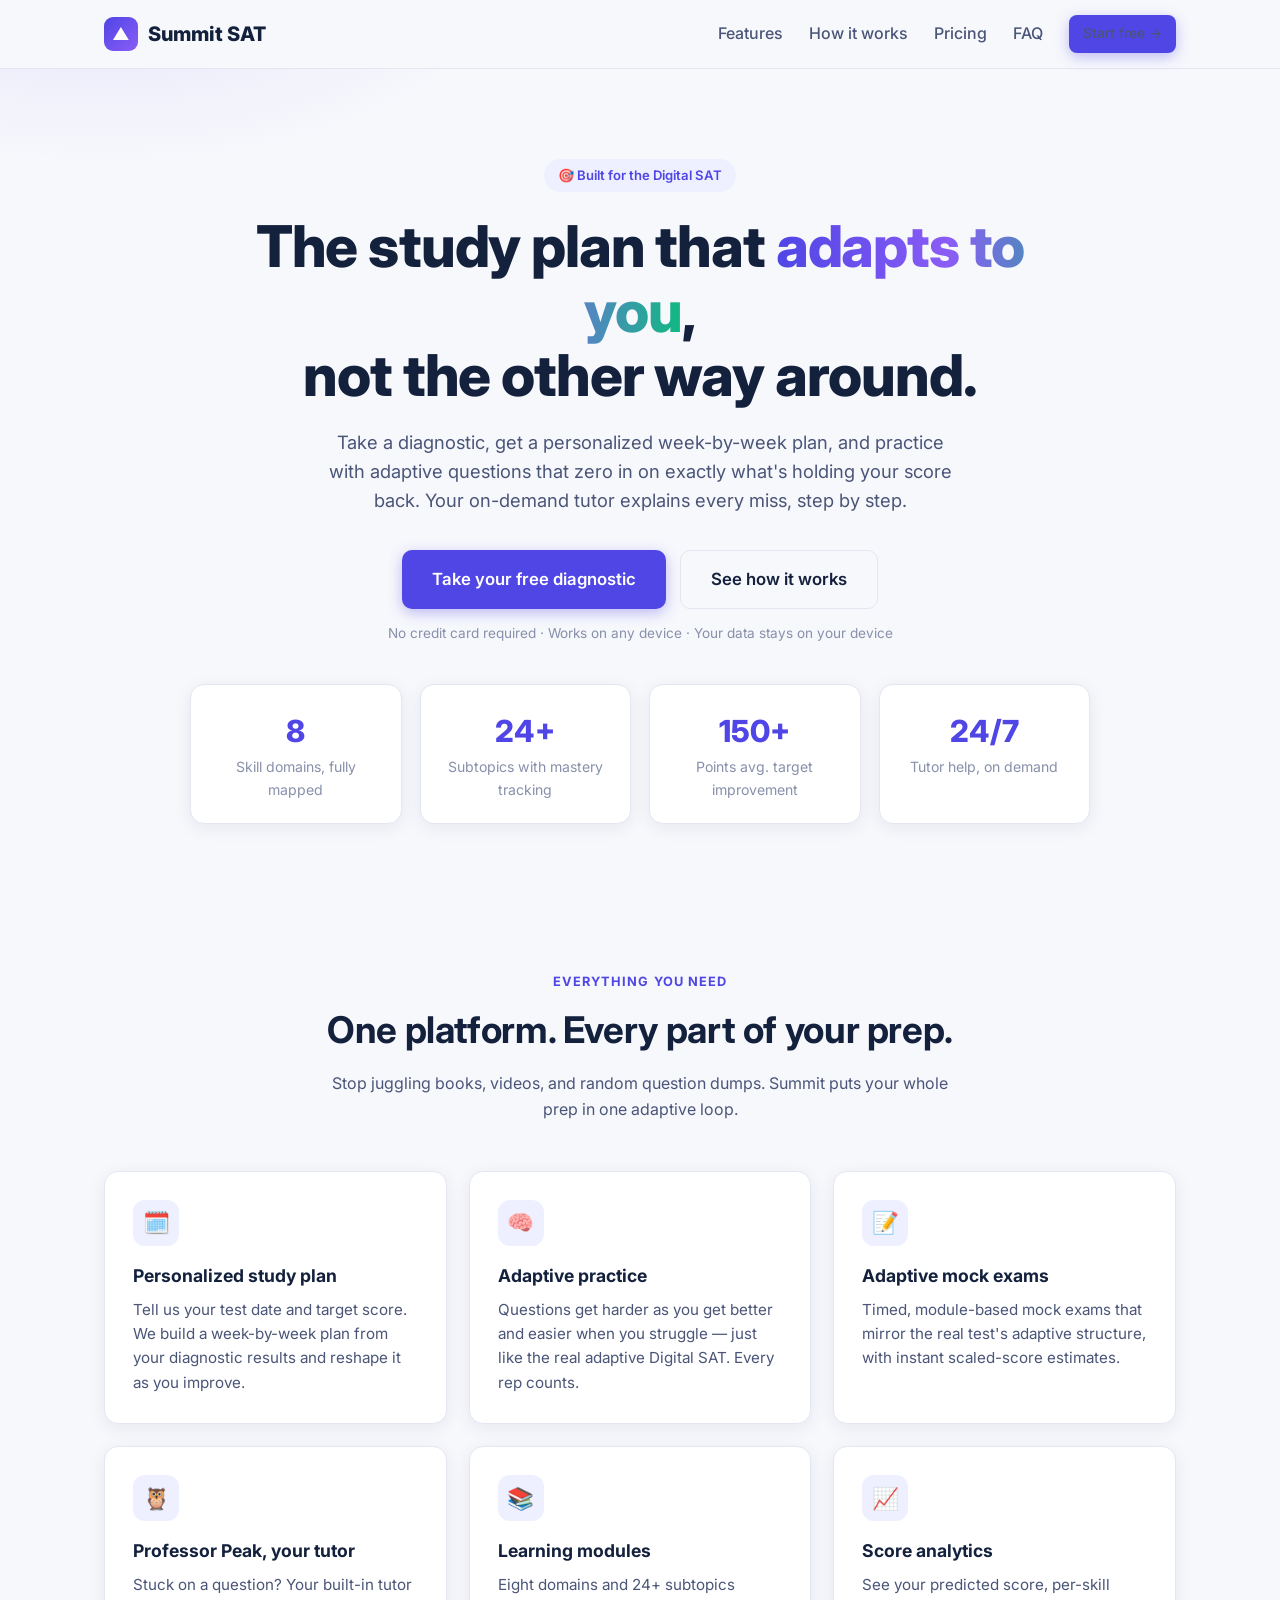
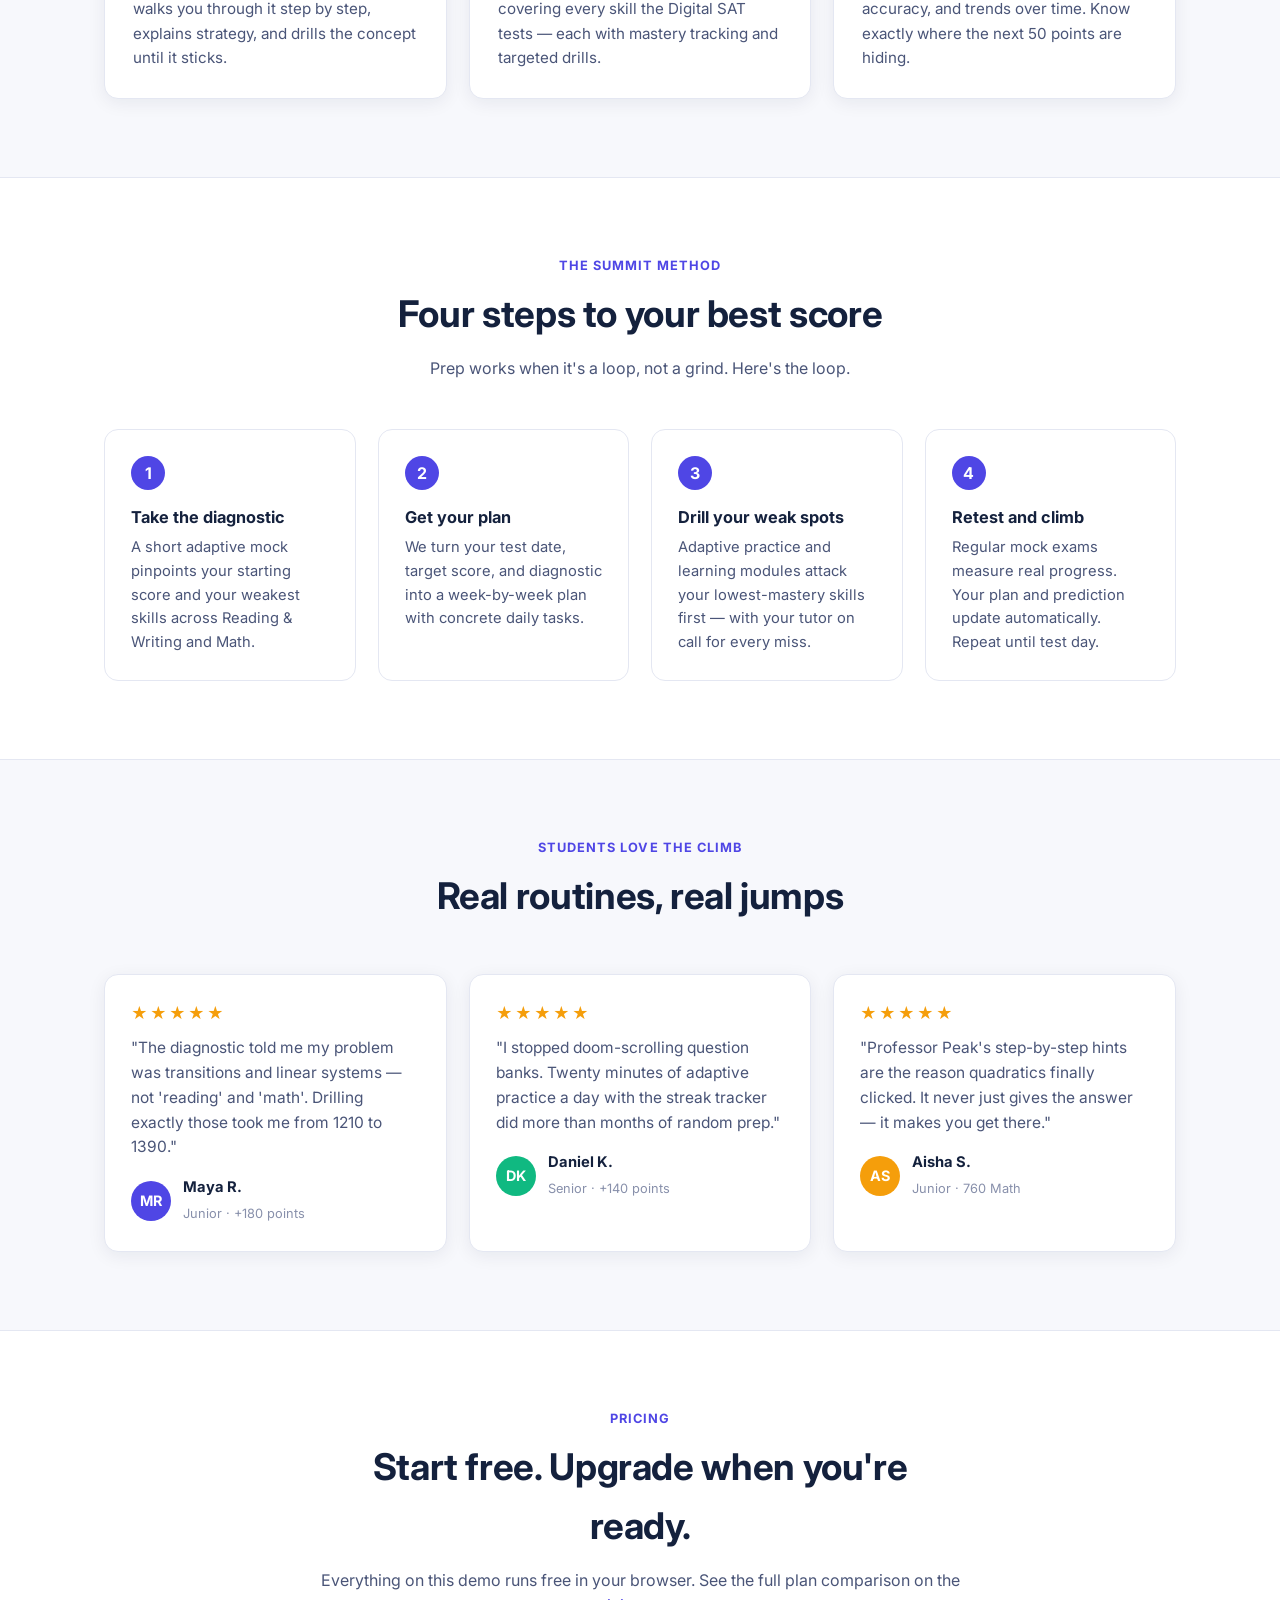
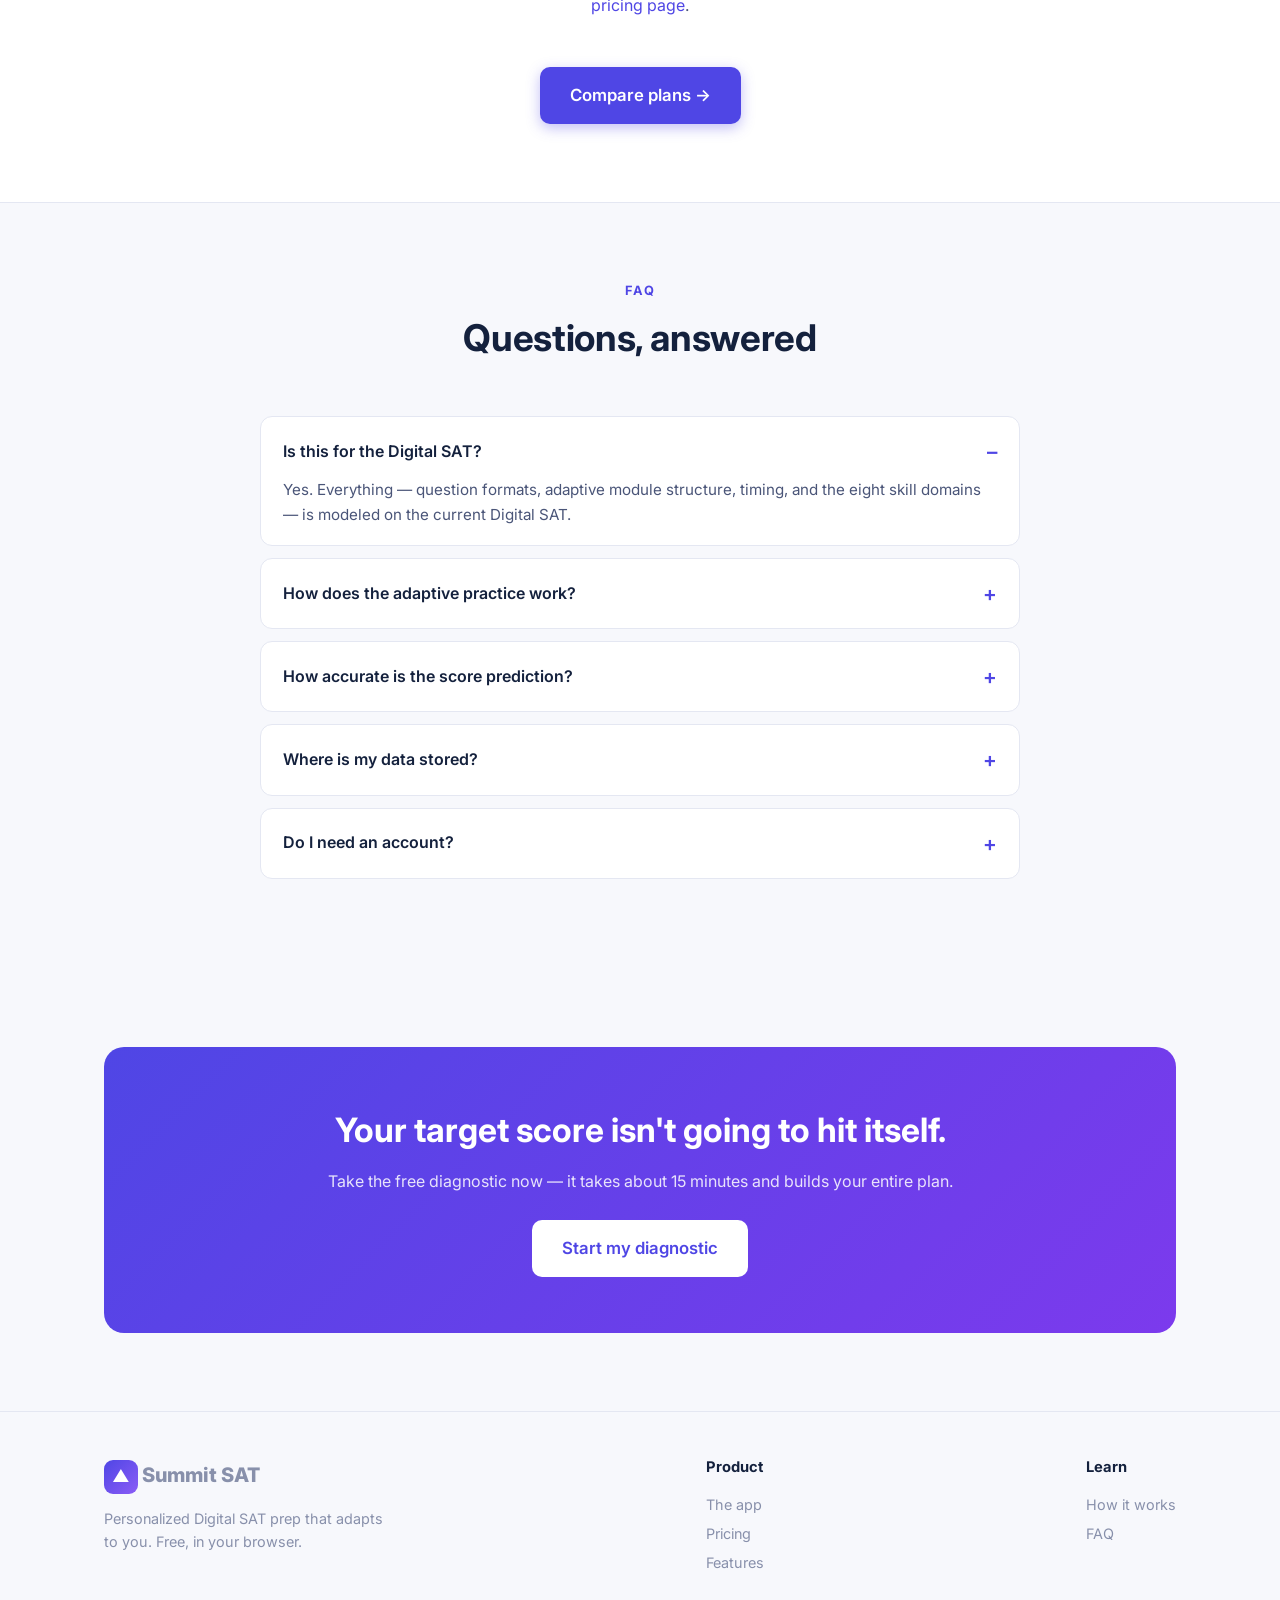
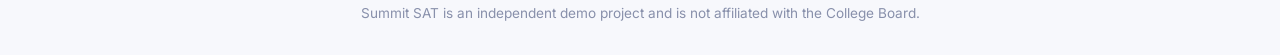
==== index.html @ d1f93bc6 "Build Summit SAT: complete Digital SAT prep platform Static, dependency-free web app with a landing " ====
<!DOCTYPE html>
<html lang="en">
<head>
<meta charset="UTF-8">
<meta name="viewport" content="width=device-width, initial-scale=1.0">
<title>Summit SAT — Personalized Digital SAT Prep</title>
<meta name="description" content="Summit SAT builds you a personalized study plan, adapts practice to your weak spots, and coaches you through every question — so you walk into test day ready.">
<link rel="icon" href="data:image/svg+xml,<svg xmlns='http://www.w3.org/2000/svg' viewBox='0 0 100 100'><text y='.9em' font-size='90'>⛰️</text></svg>">
<link rel="preconnect" href="https://fonts.googleapis.com">
<link rel="preconnect" href="https://fonts.gstatic.com" crossorigin>
<link href="https://fonts.googleapis.com/css2?family=Inter:wght@400;500;600;700;800&display=swap" rel="stylesheet">
<link rel="stylesheet" href="css/style.css">
</head>
<body>

<header class="site-nav">
  <div class="container">
    <a class="logo" href="index.html"><span class="logo-mark">▲</span> Summit&nbsp;SAT</a>
    <nav class="nav-links">
      <a href="#features">Features</a>
      <a href="#how">How it works</a>
      <a href="plans.html">Pricing</a>
      <a href="#faq">FAQ</a>
      <a class="btn btn-primary btn-sm" href="app.html">Start free →</a>
    </nav>
  </div>
</header>

<!-- ============ HERO ============ -->
<section class="hero">
  <div class="container">
    <span class="badge-pill">🎯 Built for the Digital SAT</span>
    <h1>The study plan that <span class="grad">adapts to you</span>,<br>not the other way around.</h1>
    <p class="sub">
      Take a diagnostic, get a personalized week-by-week plan, and practice with
      adaptive questions that zero in on exactly what's holding your score back.
      Your on-demand tutor explains every miss, step by step.
    </p>
    <div class="hero-cta">
      <a class="btn btn-primary btn-lg" href="app.html">Take your free diagnostic</a>
      <a class="btn btn-ghost btn-lg" href="#how">See how it works</a>
    </div>
    <p class="hero-note">No credit card required · Works on any device · Your data stays on your device</p>

    <div class="stats-band">
      <div class="stat-card"><div class="num">8</div><div class="lbl">Skill domains, fully mapped</div></div>
      <div class="stat-card"><div class="num">24+</div><div class="lbl">Subtopics with mastery tracking</div></div>
      <div class="stat-card"><div class="num">150+</div><div class="lbl">Points avg. target improvement</div></div>
      <div class="stat-card"><div class="num">24/7</div><div class="lbl">Tutor help, on demand</div></div>
    </div>
  </div>
</section>

<!-- ============ FEATURES ============ -->
<section class="section" id="features">
  <div class="container">
    <div class="section-head">
      <div class="eyebrow">Everything you need</div>
      <h2>One platform. Every part of your prep.</h2>
      <p>Stop juggling books, videos, and random question dumps. Summit puts your whole prep in one adaptive loop.</p>
    </div>
    <div class="grid-3">
      <div class="feature-card">
        <div class="icon">🗓️</div>
        <h3>Personalized study plan</h3>
        <p>Tell us your test date and target score. We build a week-by-week plan from your diagnostic results and reshape it as you improve.</p>
      </div>
      <div class="feature-card">
        <div class="icon">🧠</div>
        <h3>Adaptive practice</h3>
        <p>Questions get harder as you get better and easier when you struggle — just like the real adaptive Digital SAT. Every rep counts.</p>
      </div>
      <div class="feature-card">
        <div class="icon">📝</div>
        <h3>Adaptive mock exams</h3>
        <p>Timed, module-based mock exams that mirror the real test's adaptive structure, with instant scaled-score estimates.</p>
      </div>
      <div class="feature-card">
        <div class="icon">🦉</div>
        <h3>Professor Peak, your tutor</h3>
        <p>Stuck on a question? Your built-in tutor walks you through it step by step, explains strategy, and drills the concept until it sticks.</p>
      </div>
      <div class="feature-card">
        <div class="icon">📚</div>
        <h3>Learning modules</h3>
        <p>Eight domains and 24+ subtopics covering every skill the Digital SAT tests — each with mastery tracking and targeted drills.</p>
      </div>
      <div class="feature-card">
        <div class="icon">📈</div>
        <h3>Score analytics</h3>
        <p>See your predicted score, per-skill accuracy, and trends over time. Know exactly where the next 50 points are hiding.</p>
      </div>
    </div>
  </div>
</section>

<!-- ============ HOW IT WORKS ============ -->
<section class="section alt" id="how">
  <div class="container">
    <div class="section-head">
      <div class="eyebrow">The Summit method</div>
      <h2>Four steps to your best score</h2>
      <p>Prep works when it's a loop, not a grind. Here's the loop.</p>
    </div>
    <div class="steps">
      <div class="step">
        <h3>Take the diagnostic</h3>
        <p>A short adaptive mock pinpoints your starting score and your weakest skills across Reading &amp; Writing and Math.</p>
      </div>
      <div class="step">
        <h3>Get your plan</h3>
        <p>We turn your test date, target score, and diagnostic into a week-by-week plan with concrete daily tasks.</p>
      </div>
      <div class="step">
        <h3>Drill your weak spots</h3>
        <p>Adaptive practice and learning modules attack your lowest-mastery skills first — with your tutor on call for every miss.</p>
      </div>
      <div class="step">
        <h3>Retest and climb</h3>
        <p>Regular mock exams measure real progress. Your plan and prediction update automatically. Repeat until test day.</p>
      </div>
    </div>
  </div>
</section>

<!-- ============ TESTIMONIALS ============ -->
<section class="section">
  <div class="container">
    <div class="section-head">
      <div class="eyebrow">Students love the climb</div>
      <h2>Real routines, real jumps</h2>
    </div>
    <div class="grid-3">
      <div class="quote-card">
        <div class="stars">★★★★★</div>
        <blockquote>"The diagnostic told me my problem was transitions and linear systems — not 'reading' and 'math'. Drilling exactly those took me from 1210 to 1390."</blockquote>
        <div class="who">
          <div class="avatar" style="background:#4f46e5">MR</div>
          <div><b>Maya R.</b><span>Junior · +180 points</span></div>
        </div>
      </div>
      <div class="quote-card">
        <div class="stars">★★★★★</div>
        <blockquote>"I stopped doom-scrolling question banks. Twenty minutes of adaptive practice a day with the streak tracker did more than months of random prep."</blockquote>
        <div class="who">
          <div class="avatar" style="background:#10b981">DK</div>
          <div><b>Daniel K.</b><span>Senior · +140 points</span></div>
        </div>
      </div>
      <div class="quote-card">
        <div class="stars">★★★★★</div>
        <blockquote>"Professor Peak's step-by-step hints are the reason quadratics finally clicked. It never just gives the answer — it makes you get there."</blockquote>
        <div class="who">
          <div class="avatar" style="background:#f59e0b">AS</div>
          <div><b>Aisha S.</b><span>Junior · 760 Math</span></div>
        </div>
      </div>
    </div>
  </div>
</section>

<!-- ============ PRICING PREVIEW ============ -->
<section class="section alt" id="pricing">
  <div class="container">
    <div class="section-head">
      <div class="eyebrow">Pricing</div>
      <h2>Start free. Upgrade when you're ready.</h2>
      <p>Everything on this demo runs free in your browser. See the full plan comparison on the <a href="plans.html">pricing page</a>.</p>
    </div>
    <div class="center">
      <a class="btn btn-primary btn-lg" href="plans.html">Compare plans →</a>
    </div>
  </div>
</section>

<!-- ============ FAQ ============ -->
<section class="section" id="faq">
  <div class="container">
    <div class="section-head">
      <div class="eyebrow">FAQ</div>
      <h2>Questions, answered</h2>
    </div>
    <div class="faq">
      <details open>
        <summary>Is this for the Digital SAT?</summary>
        <p>Yes. Everything — question formats, adaptive module structure, timing, and the eight skill domains — is modeled on the current Digital SAT.</p>
      </details>
      <details>
        <summary>How does the adaptive practice work?</summary>
        <p>Every question has a difficulty level and a skill tag. Answer correctly and the next question gets harder; miss, and it eases off while your tutor explains the concept. Your per-skill mastery score decides what you see next.</p>
      </details>
      <details>
        <summary>How accurate is the score prediction?</summary>
        <p>Your prediction is computed from your mock exam performance, weighted by question difficulty, and refined as you complete more practice. The more you do, the tighter the estimate.</p>
      </details>
      <details>
        <summary>Where is my data stored?</summary>
        <p>In this demo, all of your progress — diagnostics, plans, streaks, mastery — is stored locally in your browser. Nothing leaves your device. You can reset it anytime from Settings.</p>
      </details>
      <details>
        <summary>Do I need an account?</summary>
        <p>No. Open the app, take the diagnostic, and start climbing. Your browser remembers your progress.</p>
      </details>
    </div>
  </div>
</section>

<!-- ============ CTA ============ -->
<section class="section">
  <div class="container">
    <div class="cta-banner">
      <h2>Your target score isn't going to hit itself.</h2>
      <p>Take the free diagnostic now — it takes about 15 minutes and builds your entire plan.</p>
      <a class="btn btn-lg" href="app.html">Start my diagnostic</a>
    </div>
  </div>
</section>

<footer class="site-footer">
  <div class="container">
    <div class="cols">
      <div>
        <a class="logo" href="index.html" style="margin-bottom:10px"><span class="logo-mark">▲</span> Summit SAT</a>
        <p style="max-width:280px">Personalized Digital SAT prep that adapts to you. Free, in your browser.</p>
      </div>
      <div>
        <h4>Product</h4>
        <a href="app.html">The app</a>
        <a href="plans.html">Pricing</a>
        <a href="index.html#features">Features</a>
      </div>
      <div>
        <h4>Learn</h4>
        <a href="index.html#how">How it works</a>
        <a href="index.html#faq">FAQ</a>
      </div>
    </div>
    <div class="center small">Summit SAT is an independent demo project and is not affiliated with the College Board.</div>
  </div>
</footer>

</body>
</html>
---- css/style.css ----
/* ============================================================
   Summit SAT — global styles
   ============================================================ */
:root {
  --bg: #f7f8fc;
  --surface: #ffffff;
  --ink: #14213d;
  --ink-soft: #4a5578;
  --muted: #8890ab;
  --line: #e4e7f2;
  --brand: #4f46e5;
  --brand-dark: #3b34b8;
  --brand-soft: #eef0ff;
  --accent: #10b981;
  --accent-soft: #e7f8f1;
  --warn: #f59e0b;
  --warn-soft: #fef3dd;
  --danger: #ef4444;
  --danger-soft: #fdeaea;
  --radius: 14px;
  --shadow: 0 4px 18px rgba(20, 33, 61, 0.07);
  --shadow-lg: 0 12px 40px rgba(20, 33, 61, 0.12);
  --font: "Inter", "Segoe UI", system-ui, -apple-system, sans-serif;
}

* { box-sizing: border-box; margin: 0; padding: 0; }

html { scroll-behavior: smooth; }

body {
  font-family: var(--font);
  background: var(--bg);
  color: var(--ink);
  line-height: 1.6;
  -webkit-font-smoothing: antialiased;
}

a { color: var(--brand); text-decoration: none; }
a:hover { text-decoration: underline; }

img { max-width: 100%; }

.container { max-width: 1120px; margin: 0 auto; padding: 0 24px; }

/* ---------- Buttons ---------- */
.btn {
  display: inline-flex;
  align-items: center;
  justify-content: center;
  gap: 8px;
  font: inherit;
  font-weight: 600;
  border: none;
  border-radius: 10px;
  padding: 12px 22px;
  cursor: pointer;
  transition: transform .12s ease, box-shadow .12s ease, background .12s ease;
  text-decoration: none !important;
}
.btn:active { transform: translateY(1px); }
.btn-primary { background: var(--brand); color: #fff; box-shadow: 0 4px 14px rgba(79,70,229,.35); }
.btn-primary:hover { background: var(--brand-dark); }
.btn-ghost { background: transparent; color: var(--ink); border: 1.5px solid var(--line); }
.btn-ghost:hover { border-color: var(--brand); color: var(--brand); }
.btn-accent { background: var(--accent); color: #fff; box-shadow: 0 4px 14px rgba(16,185,129,.35); }
.btn-accent:hover { filter: brightness(.95); }
.btn-danger { background: var(--danger-soft); color: var(--danger); }
.btn-sm { padding: 8px 14px; font-size: .85rem; border-radius: 8px; }
.btn-lg { padding: 15px 30px; font-size: 1.05rem; }
.btn-block { width: 100%; }
.btn[disabled] { opacity: .5; cursor: not-allowed; }

/* ---------- Nav (marketing pages) ---------- */
.site-nav {
  position: sticky; top: 0; z-index: 50;
  background: rgba(247,248,252,.85);
  backdrop-filter: blur(10px);
  border-bottom: 1px solid var(--line);
}
.site-nav .container {
  display: flex; align-items: center; justify-content: space-between;
  height: 68px;
}
.logo {
  display: flex; align-items: center; gap: 10px;
  font-weight: 800; font-size: 1.25rem; color: var(--ink);
  text-decoration: none !important;
}
.logo-mark {
  width: 34px; height: 34px; border-radius: 9px;
  background: linear-gradient(135deg, var(--brand), #8b5cf6);
  display: inline-flex; align-items: center; justify-content: center;
  color: #fff; font-size: 1.05rem; font-weight: 800;
}
.nav-links { display: flex; align-items: center; gap: 26px; }
.nav-links a { color: var(--ink-soft); font-weight: 500; }
.nav-links a:hover { color: var(--brand); text-decoration: none; }

/* ---------- Hero ---------- */
.hero { padding: 90px 0 70px; text-align: center; position: relative; overflow: hidden; }
.hero::before {
  content: ""; position: absolute; inset: -40% -20% auto;
  height: 130%; z-index: -1;
  background:
    radial-gradient(600px 300px at 20% 20%, rgba(79,70,229,.12), transparent 70%),
    radial-gradient(600px 300px at 80% 10%, rgba(16,185,129,.10), transparent 70%);
}
.hero h1 {
  font-size: clamp(2.2rem, 5vw, 3.6rem);
  line-height: 1.12; letter-spacing: -.02em; font-weight: 800;
  max-width: 820px; margin: 0 auto 20px;
}
.hero h1 .grad {
  background: linear-gradient(90deg, var(--brand), #8b5cf6, var(--accent));
  -webkit-background-clip: text; background-clip: text; color: transparent;
}
.hero p.sub {
  font-size: 1.15rem; color: var(--ink-soft);
  max-width: 640px; margin: 0 auto 34px;
}
.hero-cta { display: flex; gap: 14px; justify-content: center; flex-wrap: wrap; }
.hero-note { margin-top: 14px; font-size: .85rem; color: var(--muted); }

.badge-pill {
  display: inline-flex; align-items: center; gap: 8px;
  background: var(--brand-soft); color: var(--brand);
  font-size: .82rem; font-weight: 600;
  padding: 6px 14px; border-radius: 999px; margin-bottom: 22px;
}

/* ---------- Stats band ---------- */
.stats-band {
  display: grid; grid-template-columns: repeat(auto-fit, minmax(180px, 1fr));
  gap: 18px; margin: 40px auto 0; max-width: 900px;
}
.stat-card {
  background: var(--surface); border: 1px solid var(--line);
  border-radius: var(--radius); padding: 22px; box-shadow: var(--shadow);
}
.stat-card .num { font-size: 1.9rem; font-weight: 800; color: var(--brand); }
.stat-card .lbl { color: var(--muted); font-size: .88rem; }

/* ---------- Sections ---------- */
.section { padding: 78px 0; }
.section.alt { background: var(--surface); border-top: 1px solid var(--line); border-bottom: 1px solid var(--line); }
.section-head { text-align: center; max-width: 640px; margin: 0 auto 48px; }
.section-head .eyebrow {
  color: var(--brand); font-weight: 700; letter-spacing: .08em;
  text-transform: uppercase; font-size: .8rem;
}
.section-head h2 { font-size: clamp(1.6rem, 3.4vw, 2.3rem); letter-spacing: -.01em; margin: 8px 0 12px; }
.section-head p { color: var(--ink-soft); }

.grid-3 { display: grid; grid-template-columns: repeat(auto-fit, minmax(280px, 1fr)); gap: 22px; }
.grid-2 { display: grid; grid-template-columns: repeat(auto-fit, minmax(340px, 1fr)); gap: 22px; }

.feature-card {
  background: var(--surface); border: 1px solid var(--line);
  border-radius: var(--radius); padding: 28px; box-shadow: var(--shadow);
  transition: transform .15s ease, box-shadow .15s ease;
}
.feature-card:hover { transform: translateY(-3px); box-shadow: var(--shadow-lg); }
.feature-card .icon {
  width: 46px; height: 46px; border-radius: 12px;
  display: flex; align-items: center; justify-content: center;
  font-size: 1.35rem; margin-bottom: 16px;
  background: var(--brand-soft);
}
.feature-card h3 { font-size: 1.1rem; margin-bottom: 8px; }
.feature-card p { color: var(--ink-soft); font-size: .95rem; }

/* ---------- How it works ---------- */
.steps { display: grid; grid-template-columns: repeat(auto-fit, minmax(230px, 1fr)); gap: 22px; counter-reset: step; }
.step {
  background: var(--surface); border: 1px solid var(--line);
  border-radius: var(--radius); padding: 26px; position: relative;
}
.step::before {
  counter-increment: step; content: counter(step);
  display: inline-flex; align-items: center; justify-content: center;
  width: 34px; height: 34px; border-radius: 50%;
  background: var(--brand); color: #fff; font-weight: 700;
  margin-bottom: 14px;
}
.step h3 { font-size: 1.02rem; margin-bottom: 6px; }
.step p { color: var(--ink-soft); font-size: .92rem; }

/* ---------- Testimonials ---------- */
.quote-card {
  background: var(--surface); border: 1px solid var(--line);
  border-radius: var(--radius); padding: 26px; box-shadow: var(--shadow);
}
.quote-card .stars { color: var(--warn); letter-spacing: 2px; margin-bottom: 10px; }
.quote-card blockquote { font-size: .97rem; color: var(--ink-soft); margin-bottom: 16px; }
.quote-card .who { display: flex; align-items: center; gap: 12px; }
.quote-card .avatar {
  width: 40px; height: 40px; border-radius: 50%;
  display: flex; align-items: center; justify-content: center;
  font-weight: 700; color: #fff; font-size: .9rem;
}
.quote-card .who b { display: block; font-size: .92rem; }
.quote-card .who span { color: var(--muted); font-size: .8rem; }

/* ---------- Pricing ---------- */
.plans { display: grid; grid-template-columns: repeat(auto-fit, minmax(280px, 1fr)); gap: 24px; align-items: stretch; }
.plan {
  background: var(--surface); border: 1.5px solid var(--line);
  border-radius: var(--radius); padding: 32px 28px;
  display: flex; flex-direction: column; box-shadow: var(--shadow);
  position: relative;
}
.plan.featured { border-color: var(--brand); box-shadow: var(--shadow-lg); }
.plan .flag {
  position: absolute; top: -13px; left: 50%; transform: translateX(-50%);
  background: var(--brand); color: #fff; font-size: .75rem; font-weight: 700;
  padding: 4px 14px; border-radius: 999px; white-space: nowrap;
}
.plan h3 { font-size: 1.15rem; }
.plan .price { font-size: 2.4rem; font-weight: 800; margin: 10px 0 2px; }
.plan .price small { font-size: .95rem; color: var(--muted); font-weight: 500; }
.plan .desc { color: var(--muted); font-size: .88rem; margin-bottom: 20px; }
.plan ul { list-style: none; margin: 0 0 26px; flex: 1; }
.plan ul li { padding: 7px 0 7px 28px; position: relative; font-size: .93rem; color: var(--ink-soft); }
.plan ul li::before { content: "✓"; position: absolute; left: 0; color: var(--accent); font-weight: 700; }
.plan ul li.no { opacity: .45; }
.plan ul li.no::before { content: "✕"; color: var(--muted); }

/* ---------- FAQ ---------- */
.faq { max-width: 760px; margin: 0 auto; }
.faq details {
  background: var(--surface); border: 1px solid var(--line);
  border-radius: 12px; padding: 18px 22px; margin-bottom: 12px;
}
.faq summary { font-weight: 600; cursor: pointer; list-style: none; display: flex; justify-content: space-between; align-items: center; }
.faq summary::after { content: "+"; font-size: 1.3rem; color: var(--brand); }
.faq details[open] summary::after { content: "–"; }
.faq details p { margin-top: 10px; color: var(--ink-soft); font-size: .95rem; }

/* ---------- CTA banner ---------- */
.cta-banner {
  background: linear-gradient(135deg, var(--brand), #7c3aed);
  border-radius: 20px; padding: 56px 40px; text-align: center; color: #fff;
}
.cta-banner h2 { font-size: clamp(1.5rem, 3vw, 2.1rem); margin-bottom: 12px; }
.cta-banner p { opacity: .85; margin-bottom: 26px; }
.cta-banner .btn { background: #fff; color: var(--brand); }

/* ---------- Footer ---------- */
.site-footer { border-top: 1px solid var(--line); padding: 44px 0 30px; color: var(--muted); font-size: .9rem; }
.site-footer .cols { display: flex; flex-wrap: wrap; gap: 40px; justify-content: space-between; margin-bottom: 26px; }
.site-footer h4 { color: var(--ink); font-size: .92rem; margin-bottom: 10px; }
.site-footer a { color: var(--muted); display: block; padding: 3px 0; }
.site-footer a:hover { color: var(--brand); }

/* ============================================================
   APP (app.html)
   ============================================================ */
.app-shell { display: flex; min-height: 100vh; }

.sidebar {
  width: 240px; flex-shrink: 0;
  background: var(--surface); border-right: 1px solid var(--line);
  padding: 22px 14px; position: sticky; top: 0; height: 100vh;
  display: flex; flex-direction: column;
}
.sidebar .logo { margin: 0 10px 26px; font-size: 1.1rem; }
.sidebar nav { display: flex; flex-direction: column; gap: 4px; flex: 1; }
.side-link {
  display: flex; align-items: center; gap: 12px;
  padding: 11px 14px; border-radius: 10px;
  color: var(--ink-soft); font-weight: 500; font-size: .95rem;
  cursor: pointer; border: none; background: none; font-family: inherit;
  text-align: left; width: 100%;
}
.side-link:hover { background: var(--bg); color: var(--ink); }
.side-link.active { background: var(--brand-soft); color: var(--brand); font-weight: 600; }
.side-link .ico { width: 22px; text-align: center; }

.side-footer { border-top: 1px solid var(--line); padding-top: 14px; font-size: .82rem; color: var(--muted); }

.app-main { flex: 1; padding: 34px 40px 80px; max-width: 1060px; }

.page-title { font-size: 1.65rem; font-weight: 800; letter-spacing: -.01em; }
.page-sub { color: var(--muted); margin: 4px 0 26px; }

.card {
  background: var(--surface); border: 1px solid var(--line);
  border-radius: var(--radius); padding: 24px; box-shadow: var(--shadow);
}
.card h3 { font-size: 1.05rem; margin-bottom: 12px; }
.card + .card { margin-top: 20px; }

.row { display: flex; gap: 20px; flex-wrap: wrap; }
.row > * { flex: 1; min-width: 240px; }

/* dashboard tiles */
.tiles { display: grid; grid-template-columns: repeat(auto-fit, minmax(200px, 1fr)); gap: 16px; margin-bottom: 24px; }
.tile {
  background: var(--surface); border: 1px solid var(--line);
  border-radius: var(--radius); padding: 20px; box-shadow: var(--shadow);
}
.tile .t-label { color: var(--muted); font-size: .82rem; font-weight: 600; text-transform: uppercase; letter-spacing: .05em; }
.tile .t-value { font-size: 1.9rem; font-weight: 800; margin-top: 2px; }
.tile .t-note { font-size: .82rem; color: var(--muted); }
.tile.brand .t-value { color: var(--brand); }
.tile.green .t-value { color: var(--accent); }
.tile.amber .t-value { color: var(--warn); }

/* progress bars */
.bar { background: var(--line); height: 9px; border-radius: 999px; overflow: hidden; }
.bar > i { display: block; height: 100%; border-radius: 999px; background: var(--brand); transition: width .4s ease; }
.bar.green > i { background: var(--accent); }
.bar.amber > i { background: var(--warn); }
.bar.red > i { background: var(--danger); }

.skill-row { display: flex; align-items: center; gap: 14px; padding: 9px 0; }
.skill-row .name { flex: 1; font-size: .92rem; }
.skill-row .bar { width: 42%; }
.skill-row .pct { width: 52px; text-align: right; font-weight: 600; font-size: .88rem; }

/* module list */
.module-card {
  background: var(--surface); border: 1px solid var(--line);
  border-radius: var(--radius); padding: 20px 22px; margin-bottom: 14px;
  cursor: pointer; transition: border-color .12s ease, box-shadow .12s ease;
}
.module-card:hover { border-color: var(--brand); box-shadow: var(--shadow); }
.module-card .mod-head { display: flex; align-items: center; justify-content: space-between; gap: 14px; }
.module-card h3 { font-size: 1.02rem; }
.module-card .dom { font-size: .78rem; color: var(--muted); text-transform: uppercase; letter-spacing: .05em; font-weight: 700; }
.module-card .mod-bar { margin-top: 12px; display: flex; align-items: center; gap: 12px; }
.module-card .mod-bar .bar { flex: 1; }
.module-card .mod-bar span { font-size: .82rem; color: var(--muted); width: 88px; text-align: right; }
.subtopics { margin-top: 14px; display: none; }
.module-card.open .subtopics { display: block; }
.subtopic {
  display: flex; align-items: center; justify-content: space-between;
  padding: 9px 12px; border-radius: 8px; font-size: .9rem;
}
.subtopic:hover { background: var(--bg); }
.subtopic .st-stat { color: var(--muted); font-size: .8rem; }

/* chips */
.chip {
  display: inline-flex; align-items: center; gap: 6px;
  font-size: .78rem; font-weight: 600; border-radius: 999px; padding: 3px 11px;
}
.chip.easy { background: var(--accent-soft); color: #0a7d5c; }
.chip.med { background: var(--warn-soft); color: #b45309; }
.chip.hard { background: var(--danger-soft); color: #b91c1c; }
.chip.brand { background: var(--brand-soft); color: var(--brand); }
.chip.gray { background: var(--bg); color: var(--muted); }

/* ---------- Quiz / exam ---------- */
.quiz-top {
  display: flex; align-items: center; justify-content: space-between;
  gap: 16px; margin-bottom: 18px; flex-wrap: wrap;
}
.timer {
  font-variant-numeric: tabular-nums; font-weight: 700; font-size: 1.05rem;
  background: var(--surface); border: 1px solid var(--line);
  padding: 8px 16px; border-radius: 10px;
}
.timer.low { color: var(--danger); border-color: var(--danger); }

.passage {
  background: var(--bg); border: 1px solid var(--line);
  border-radius: 10px; padding: 16px 18px; font-size: .95rem;
  margin-bottom: 18px; white-space: pre-wrap;
}
.q-stem { font-size: 1.05rem; font-weight: 600; margin-bottom: 18px; white-space: pre-wrap; }

.choices { display: flex; flex-direction: column; gap: 10px; }
.choice {
  display: flex; gap: 14px; align-items: flex-start;
  background: var(--surface); border: 1.5px solid var(--line);
  border-radius: 10px; padding: 13px 16px; cursor: pointer;
  font: inherit; text-align: left; width: 100%;
  transition: border-color .1s ease, background .1s ease;
}
.choice:hover { border-color: var(--brand); }
.choice .letter {
  width: 28px; height: 28px; flex-shrink: 0; border-radius: 50%;
  border: 1.5px solid var(--line); display: flex; align-items: center; justify-content: center;
  font-weight: 700; font-size: .85rem;
}
.choice.selected { border-color: var(--brand); background: var(--brand-soft); }
.choice.selected .letter { background: var(--brand); border-color: var(--brand); color: #fff; }
.choice.correct { border-color: var(--accent); background: var(--accent-soft); }
.choice.correct .letter { background: var(--accent); border-color: var(--accent); color: #fff; }
.choice.wrong { border-color: var(--danger); background: var(--danger-soft); }
.choice.wrong .letter { background: var(--danger); border-color: var(--danger); color: #fff; }
.choice[disabled] { cursor: default; }

.explain {
  margin-top: 18px; border-left: 4px solid var(--accent);
  background: var(--accent-soft); border-radius: 0 10px 10px 0;
  padding: 14px 18px; font-size: .93rem;
}
.explain.bad { border-color: var(--danger); background: var(--danger-soft); }
.explain b { display: block; margin-bottom: 4px; }

.quiz-nav { display: flex; justify-content: space-between; gap: 12px; margin-top: 22px; }

.q-dots { display: flex; gap: 6px; flex-wrap: wrap; margin-bottom: 18px; }
.q-dot {
  width: 30px; height: 30px; border-radius: 8px; border: 1.5px solid var(--line);
  background: var(--surface); font-size: .78rem; font-weight: 600;
  cursor: pointer; color: var(--ink-soft); font-family: inherit;
}
.q-dot.answered { background: var(--brand-soft); border-color: var(--brand); color: var(--brand); }
.q-dot.current { background: var(--brand); border-color: var(--brand); color: #fff; }
.q-dot.flagged { border-color: var(--warn); }

/* ---------- Results ---------- */
.score-hero { text-align: center; padding: 30px 20px 24px; }
.score-hero .big { font-size: 3.4rem; font-weight: 800; color: var(--brand); line-height: 1; }
.score-hero .rng { color: var(--muted); font-size: .9rem; margin-top: 6px; }
.score-split { display: flex; justify-content: center; gap: 40px; margin-top: 22px; flex-wrap: wrap; }
.score-split .part { text-align: center; }
.score-split .part .v { font-size: 1.6rem; font-weight: 800; }
.score-split .part .l { color: var(--muted); font-size: .82rem; }

/* ---------- Chat (tutor) ---------- */
.chat-wrap { display: flex; flex-direction: column; height: calc(100vh - 190px); min-height: 420px; }
.chat-log { flex: 1; overflow-y: auto; padding: 6px 4px 18px; display: flex; flex-direction: column; gap: 14px; }
.msg { max-width: 78%; padding: 12px 16px; border-radius: 16px; font-size: .95rem; white-space: pre-wrap; }
.msg.user { align-self: flex-end; background: var(--brand); color: #fff; border-bottom-right-radius: 4px; }
.msg.bot { align-self: flex-start; background: var(--surface); border: 1px solid var(--line); border-bottom-left-radius: 4px; }
.msg.bot .msg-name { font-size: .75rem; font-weight: 700; color: var(--brand); margin-bottom: 4px; }
.chat-input { display: flex; gap: 10px; padding-top: 14px; border-top: 1px solid var(--line); }
.chat-input input {
  flex: 1; font: inherit; padding: 12px 16px;
  border: 1.5px solid var(--line); border-radius: 10px; outline: none;
}
.chat-input input:focus { border-color: var(--brand); }
.chat-suggest { display: flex; gap: 8px; flex-wrap: wrap; padding: 10px 0 0; }
.chat-suggest button {
  font: inherit; font-size: .8rem; padding: 6px 12px; border-radius: 999px;
  border: 1px solid var(--line); background: var(--surface); cursor: pointer; color: var(--ink-soft);
}
.chat-suggest button:hover { border-color: var(--brand); color: var(--brand); }

/* ---------- Forms / onboarding ---------- */
.form-grid { display: grid; gap: 18px; max-width: 520px; }
.field label { display: block; font-weight: 600; font-size: .9rem; margin-bottom: 6px; }
.field input, .field select {
  width: 100%; font: inherit; padding: 11px 14px;
  border: 1.5px solid var(--line); border-radius: 10px; outline: none;
  background: var(--surface);
}
.field input:focus, .field select:focus { border-color: var(--brand); }
.field .hint { font-size: .8rem; color: var(--muted); margin-top: 4px; }

.seg { display: inline-flex; background: var(--bg); border: 1px solid var(--line); border-radius: 10px; padding: 4px; gap: 4px; }
.seg button {
  font: inherit; font-size: .88rem; font-weight: 600; border: none; background: none;
  padding: 8px 16px; border-radius: 8px; cursor: pointer; color: var(--ink-soft);
}
.seg button.on { background: var(--surface); color: var(--brand); box-shadow: var(--shadow); }

/* ---------- Study plan ---------- */
.week-card { margin-bottom: 16px; }
.task {
  display: flex; align-items: center; gap: 14px;
  padding: 11px 6px; border-bottom: 1px solid var(--line); font-size: .94rem;
}
.task:last-child { border-bottom: none; }
.task input[type=checkbox] { width: 19px; height: 19px; accent-color: var(--accent); cursor: pointer; }
.task.done .t-text { text-decoration: line-through; color: var(--muted); }
.task .t-text { flex: 1; }

/* ---------- Charts ---------- */
.chart-box { width: 100%; }
.chart-box svg { width: 100%; height: auto; display: block; }
.legend { display: flex; gap: 18px; flex-wrap: wrap; font-size: .82rem; color: var(--muted); margin-top: 8px; }
.legend .key { display: inline-block; width: 11px; height: 11px; border-radius: 3px; margin-right: 6px; vertical-align: -1px; }

/* streak flame */
.streak-days { display: flex; gap: 8px; margin-top: 12px; }
.streak-day {
  width: 38px; height: 38px; border-radius: 10px;
  display: flex; align-items: center; justify-content: center;
  background: var(--bg); border: 1px solid var(--line); font-size: .78rem; color: var(--muted);
  flex-direction: column; line-height: 1.1;
}
.streak-day.lit { background: var(--warn-soft); border-color: var(--warn); color: #b45309; font-weight: 700; }

/* badges */
.badges { display: grid; grid-template-columns: repeat(auto-fill, minmax(150px, 1fr)); gap: 14px; }
.badge-card {
  text-align: center; padding: 18px 10px; border: 1px solid var(--line);
  border-radius: 12px; background: var(--surface);
}
.badge-card .b-ico { font-size: 1.9rem; }
.badge-card b { display: block; font-size: .88rem; margin-top: 6px; }
.badge-card span { font-size: .75rem; color: var(--muted); }
.badge-card.locked { opacity: .38; filter: grayscale(1); }

/* toast */
#toast {
  position: fixed; bottom: 26px; left: 50%; transform: translateX(-50%) translateY(20px);
  background: var(--ink); color: #fff; padding: 12px 22px; border-radius: 10px;
  font-size: .92rem; opacity: 0; pointer-events: none; transition: all .25s ease; z-index: 100;
}
#toast.show { opacity: 1; transform: translateX(-50%) translateY(0); }

/* misc */
.muted { color: var(--muted); }
.small { font-size: .85rem; }
.mt { margin-top: 18px; }
.mb { margin-bottom: 18px; }
.center { text-align: center; }
.spread { display: flex; align-items: center; justify-content: space-between; gap: 14px; flex-wrap: wrap; }
hr.soft { border: none; border-top: 1px solid var(--line); margin: 18px 0; }

.empty {
  text-align: center; padding: 50px 20px; color: var(--muted);
}
.empty .big-ico { font-size: 2.6rem; margin-bottom: 10px; }

/* mobile */
@media (max-width: 860px) {
  .app-shell { flex-direction: column; }
  .sidebar {
    width: 100%; height: auto; position: static; flex-direction: row;
    align-items: center; overflow-x: auto; padding: 10px 12px; gap: 6px;
    border-right: none; border-bottom: 1px solid var(--line);
  }
  .sidebar .logo { margin: 0 12px 0 0; }
  .sidebar nav { flex-direction: row; }
  .side-link { white-space: nowrap; padding: 9px 12px; }
  .side-link .lbl { display: none; }
  .side-footer { display: none; }
  .app-main { padding: 22px 18px 60px; }
  .nav-links a:not(.btn) { display: none; }
}
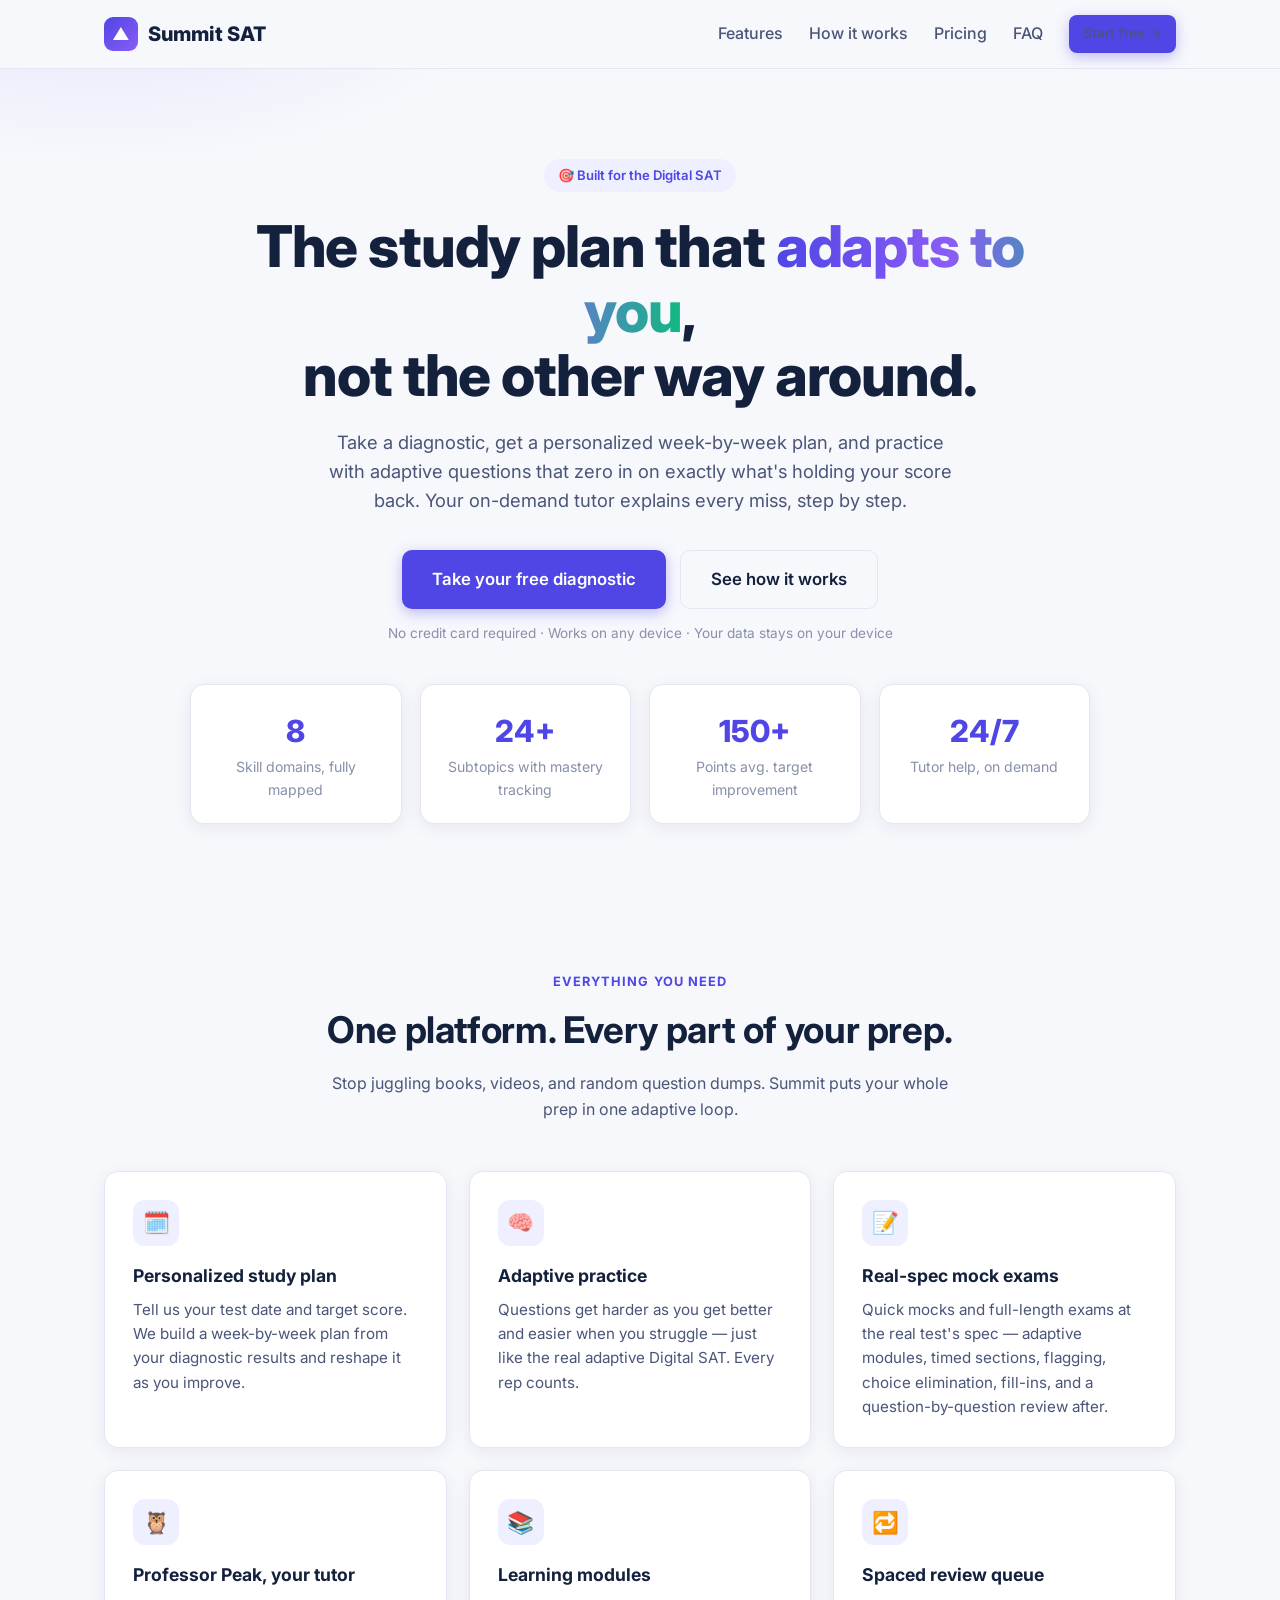
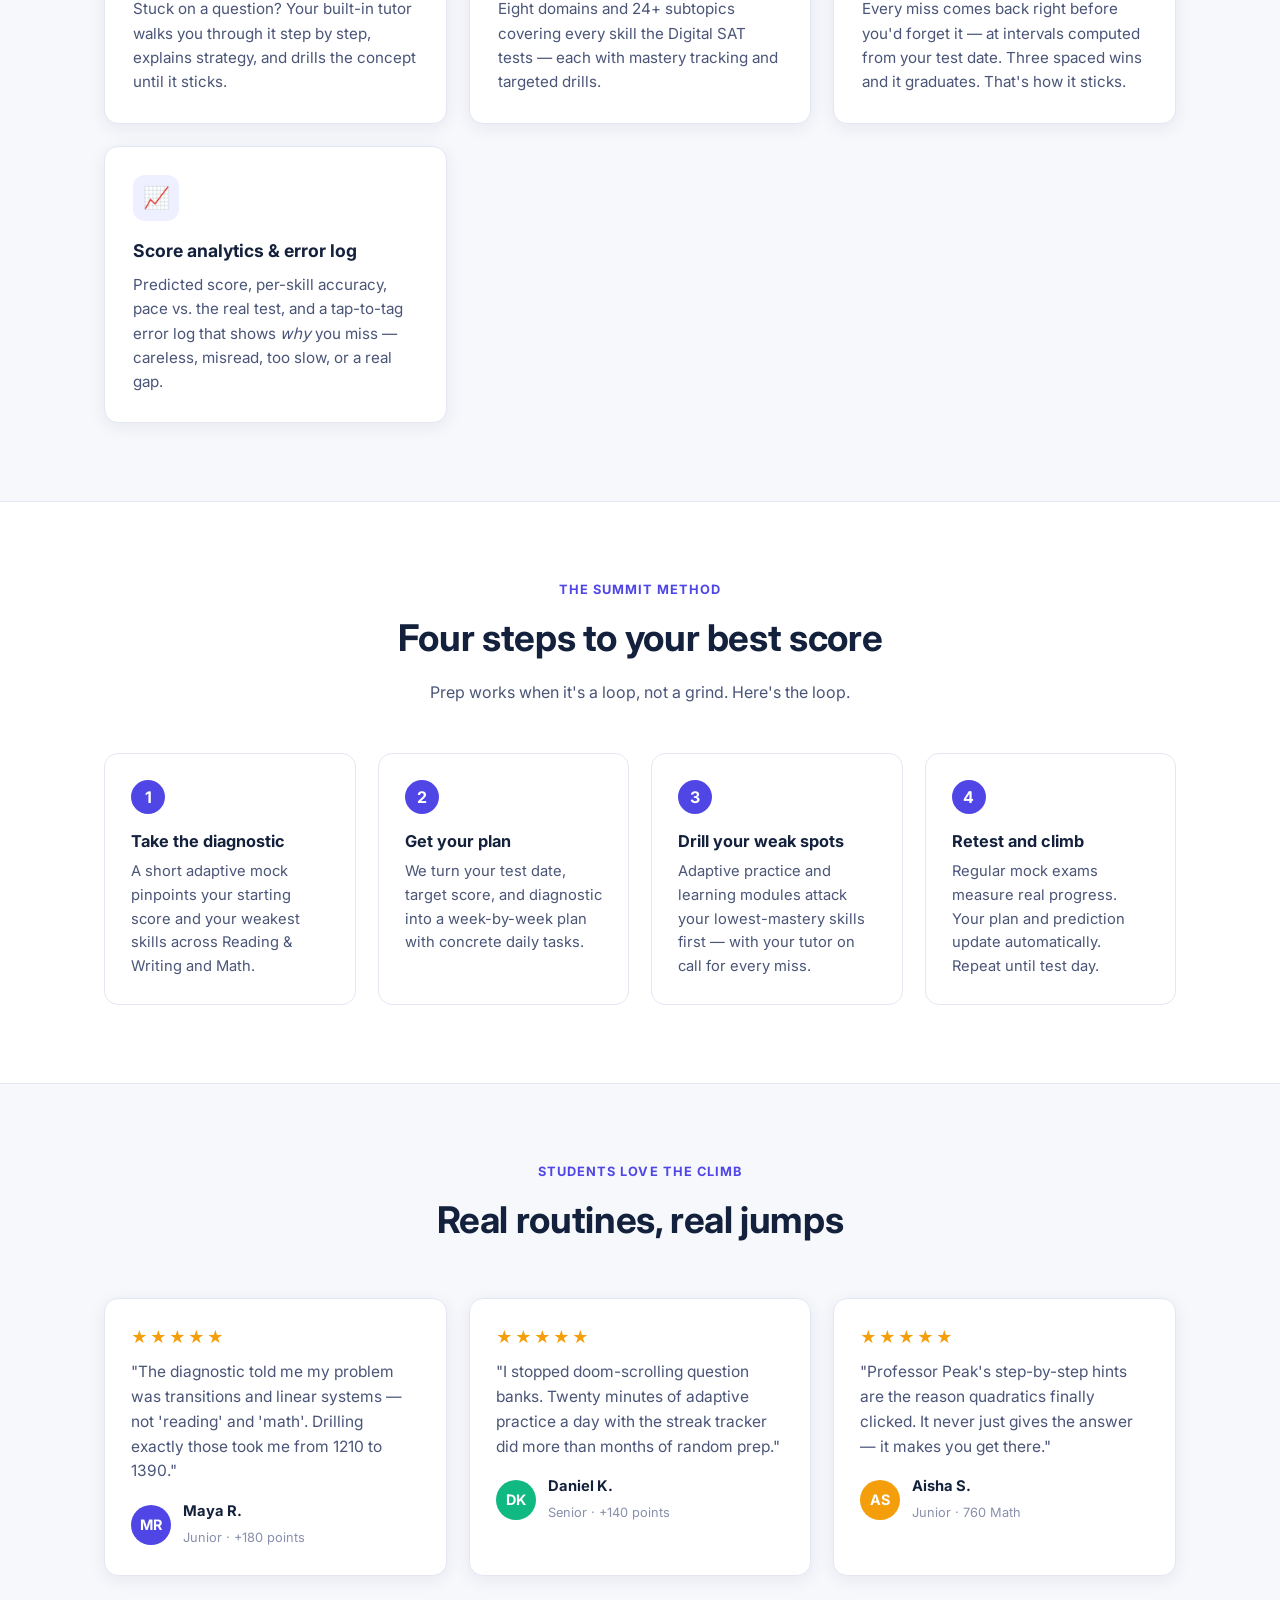
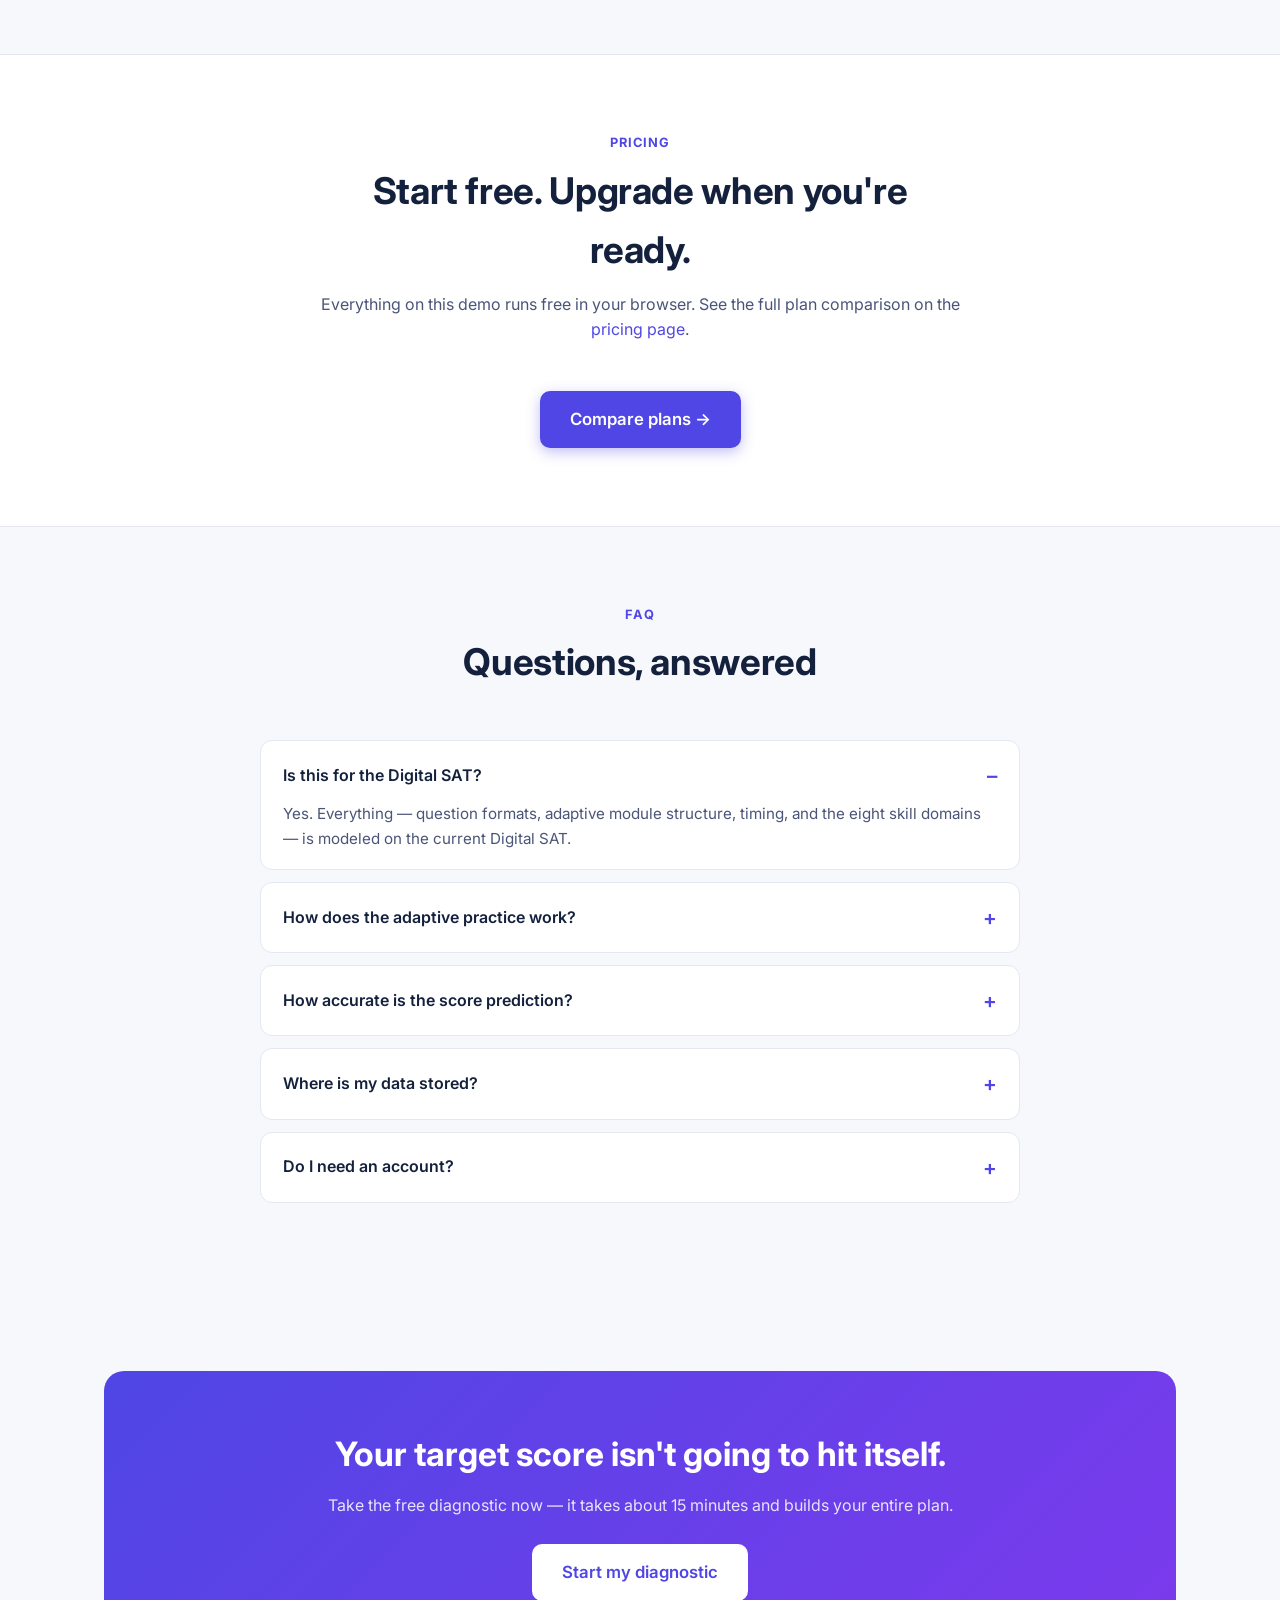
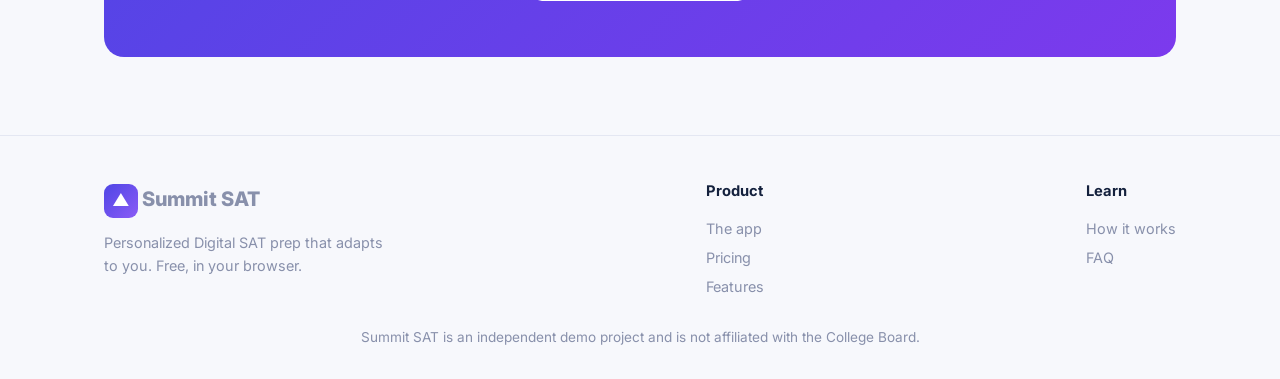
==== commit 3a067ce3: "v2 engine: real-spec exams, spaced review, error log, study science Research-driven upgrade (Digital" ====
--- a/index.html
+++ b/index.html
@@ -72,8 +72,8 @@
       </div>
       <div class="feature-card">
         <div class="icon">📝</div>
-        <h3>Adaptive mock exams</h3>
-        <p>Timed, module-based mock exams that mirror the real test's adaptive structure, with instant scaled-score estimates.</p>
+        <h3>Real-spec mock exams</h3>
+        <p>Quick mocks and full-length exams at the real test's spec — adaptive modules, timed sections, flagging, choice elimination, fill-ins, and a question-by-question review after.</p>
       </div>
       <div class="feature-card">
         <div class="icon">🦉</div>
@@ -86,9 +86,14 @@
         <p>Eight domains and 24+ subtopics covering every skill the Digital SAT tests — each with mastery tracking and targeted drills.</p>
       </div>
       <div class="feature-card">
+        <div class="icon">🔁</div>
+        <h3>Spaced review queue</h3>
+        <p>Every miss comes back right before you'd forget it — at intervals computed from your test date. Three spaced wins and it graduates. That's how it sticks.</p>
+      </div>
+      <div class="feature-card">
         <div class="icon">📈</div>
-        <h3>Score analytics</h3>
-        <p>See your predicted score, per-skill accuracy, and trends over time. Know exactly where the next 50 points are hiding.</p>
+        <h3>Score analytics &amp; error log</h3>
+        <p>Predicted score, per-skill accuracy, pace vs. the real test, and a tap-to-tag error log that shows <em>why</em> you miss — careless, misread, too slow, or a real gap.</p>
       </div>
     </div>
   </div>
--- a/css/style.css
+++ b/css/style.css
@@ -20,7 +20,52 @@
   --radius: 14px;
   --shadow: 0 4px 18px rgba(20, 33, 61, 0.07);
   --shadow-lg: 0 12px 40px rgba(20, 33, 61, 0.12);
+  --nav-bg: rgba(247, 248, 252, 0.85);
   --font: "Inter", "Segoe UI", system-ui, -apple-system, sans-serif;
+}
+
+/* ---------- dark theme ---------- */
+@media (prefers-color-scheme: dark) {
+  :root:not([data-theme="light"]) {
+    --bg: #0f1220;
+    --surface: #171b2e;
+    --ink: #e8eaf6;
+    --ink-soft: #b3bad4;
+    --muted: #7e88ab;
+    --line: #2a3050;
+    --brand: #7b7df7;
+    --brand-dark: #9294f9;
+    --brand-soft: #232456;
+    --accent: #34d399;
+    --accent-soft: #123a2e;
+    --warn: #fbbf24;
+    --warn-soft: #3a2c0d;
+    --danger: #f87171;
+    --danger-soft: #3d1a1a;
+    --shadow: 0 4px 18px rgba(0, 0, 0, 0.35);
+    --shadow-lg: 0 12px 40px rgba(0, 0, 0, 0.5);
+    --nav-bg: rgba(15, 18, 32, 0.85);
+  }
+}
+:root[data-theme="dark"] {
+  --bg: #0f1220;
+  --surface: #171b2e;
+  --ink: #e8eaf6;
+  --ink-soft: #b3bad4;
+  --muted: #7e88ab;
+  --line: #2a3050;
+  --brand: #7b7df7;
+  --brand-dark: #9294f9;
+  --brand-soft: #232456;
+  --accent: #34d399;
+  --accent-soft: #123a2e;
+  --warn: #fbbf24;
+  --warn-soft: #3a2c0d;
+  --danger: #f87171;
+  --danger-soft: #3d1a1a;
+  --shadow: 0 4px 18px rgba(0, 0, 0, 0.35);
+  --shadow-lg: 0 12px 40px rgba(0, 0, 0, 0.5);
+  --nav-bg: rgba(15, 18, 32, 0.85);
 }
 
 * { box-sizing: border-box; margin: 0; padding: 0; }
@@ -73,7 +118,7 @@
 /* ---------- Nav (marketing pages) ---------- */
 .site-nav {
   position: sticky; top: 0; z-index: 50;
-  background: rgba(247,248,252,.85);
+  background: var(--nav-bg);
   backdrop-filter: blur(10px);
   border-bottom: 1px solid var(--line);
 }
@@ -496,6 +541,93 @@
 .badge-card b { display: block; font-size: .88rem; margin-top: 6px; }
 .badge-card span { font-size: .75rem; color: var(--muted); }
 .badge-card.locked { opacity: .38; filter: grayscale(1); }
+
+/* ---------- Bluebook-style question tools ---------- */
+.choice { position: relative; }
+.choice.struck { opacity: .45; }
+.choice.struck .choice-text { text-decoration: line-through; }
+.elim-btn {
+  margin-left: auto; flex-shrink: 0; align-self: center;
+  width: 26px; height: 26px; border-radius: 50%;
+  border: 1.5px solid var(--line); background: var(--surface);
+  color: var(--muted); font-size: .72rem; font-weight: 700; cursor: pointer;
+  display: flex; align-items: center; justify-content: center;
+}
+.elim-btn:hover { border-color: var(--danger); color: var(--danger); }
+.tool-btn {
+  font: inherit; font-size: .82rem; font-weight: 600;
+  padding: 7px 13px; border-radius: 8px; cursor: pointer;
+  border: 1.5px solid var(--line); background: var(--surface); color: var(--ink-soft);
+  display: inline-flex; align-items: center; gap: 6px;
+}
+.tool-btn:hover { border-color: var(--brand); color: var(--brand); }
+.tool-btn.on { background: var(--warn-soft); border-color: var(--warn); color: #b45309; }
+
+/* SPR (fill-in) input */
+.spr-wrap { display: flex; flex-direction: column; gap: 8px; max-width: 300px; }
+.spr-input {
+  font: inherit; font-size: 1.2rem; font-weight: 600; letter-spacing: .04em;
+  padding: 12px 16px; border: 2px solid var(--line); border-radius: 10px;
+  background: var(--surface); color: var(--ink); outline: none; width: 100%;
+}
+.spr-input:focus { border-color: var(--brand); }
+.spr-input.good { border-color: var(--accent); background: var(--accent-soft); }
+.spr-input.bad { border-color: var(--danger); background: var(--danger-soft); }
+.spr-rules { font-size: .78rem; color: var(--muted); }
+
+/* pace coach */
+.pace-note {
+  font-size: .8rem; color: var(--muted); display: flex; align-items: center; gap: 8px;
+}
+.pace-note.behind { color: var(--warn); font-weight: 600; }
+
+/* exam review */
+.review-item {
+  border: 1px solid var(--line); border-radius: 12px; padding: 16px 18px; margin-bottom: 12px;
+  background: var(--surface);
+}
+.review-item .rv-head { display: flex; align-items: center; gap: 10px; cursor: pointer; flex-wrap: wrap; }
+.review-item .rv-head .rv-num { font-weight: 800; width: 34px; }
+.review-item .rv-body { display: none; margin-top: 14px; border-top: 1px solid var(--line); padding-top: 14px; }
+.review-item.open .rv-body { display: block; }
+.rv-mark { font-weight: 700; }
+.rv-mark.good { color: var(--accent); }
+.rv-mark.bad { color: var(--danger); }
+.rv-mark.skip { color: var(--warn); }
+
+/* error-cause tagging */
+.cause-tags { display: flex; gap: 8px; flex-wrap: wrap; margin-top: 12px; }
+.cause-tags button {
+  font: inherit; font-size: .8rem; font-weight: 600; padding: 6px 13px;
+  border-radius: 999px; border: 1.5px solid var(--line);
+  background: var(--surface); color: var(--ink-soft); cursor: pointer;
+}
+.cause-tags button:hover { border-color: var(--brand); color: var(--brand); }
+.cause-tags button.picked { background: var(--brand); border-color: var(--brand); color: #fff; }
+
+/* break screen */
+.break-screen { text-align: center; padding: 70px 20px; }
+.break-screen .big-t { font-size: 3rem; font-variant-numeric: tabular-nums; font-weight: 800; color: var(--brand); }
+
+/* lesson content */
+.lesson {
+  background: var(--bg); border: 1px solid var(--line); border-radius: 10px;
+  padding: 16px 18px; margin-top: 12px; font-size: .93rem; white-space: pre-wrap;
+}
+.lesson b { color: var(--brand); }
+
+/* calculator frame */
+.calc-pop {
+  position: fixed; right: 18px; bottom: 18px; z-index: 60;
+  width: min(430px, 92vw); height: 340px;
+  background: var(--surface); border: 1px solid var(--line); border-radius: 14px;
+  box-shadow: var(--shadow-lg); overflow: hidden; display: flex; flex-direction: column;
+}
+.calc-pop .calc-bar {
+  display: flex; justify-content: space-between; align-items: center;
+  padding: 6px 12px; border-bottom: 1px solid var(--line); font-size: .82rem; font-weight: 600;
+}
+.calc-pop iframe { border: 0; flex: 1; width: 100%; }
 
 /* toast */
 #toast {
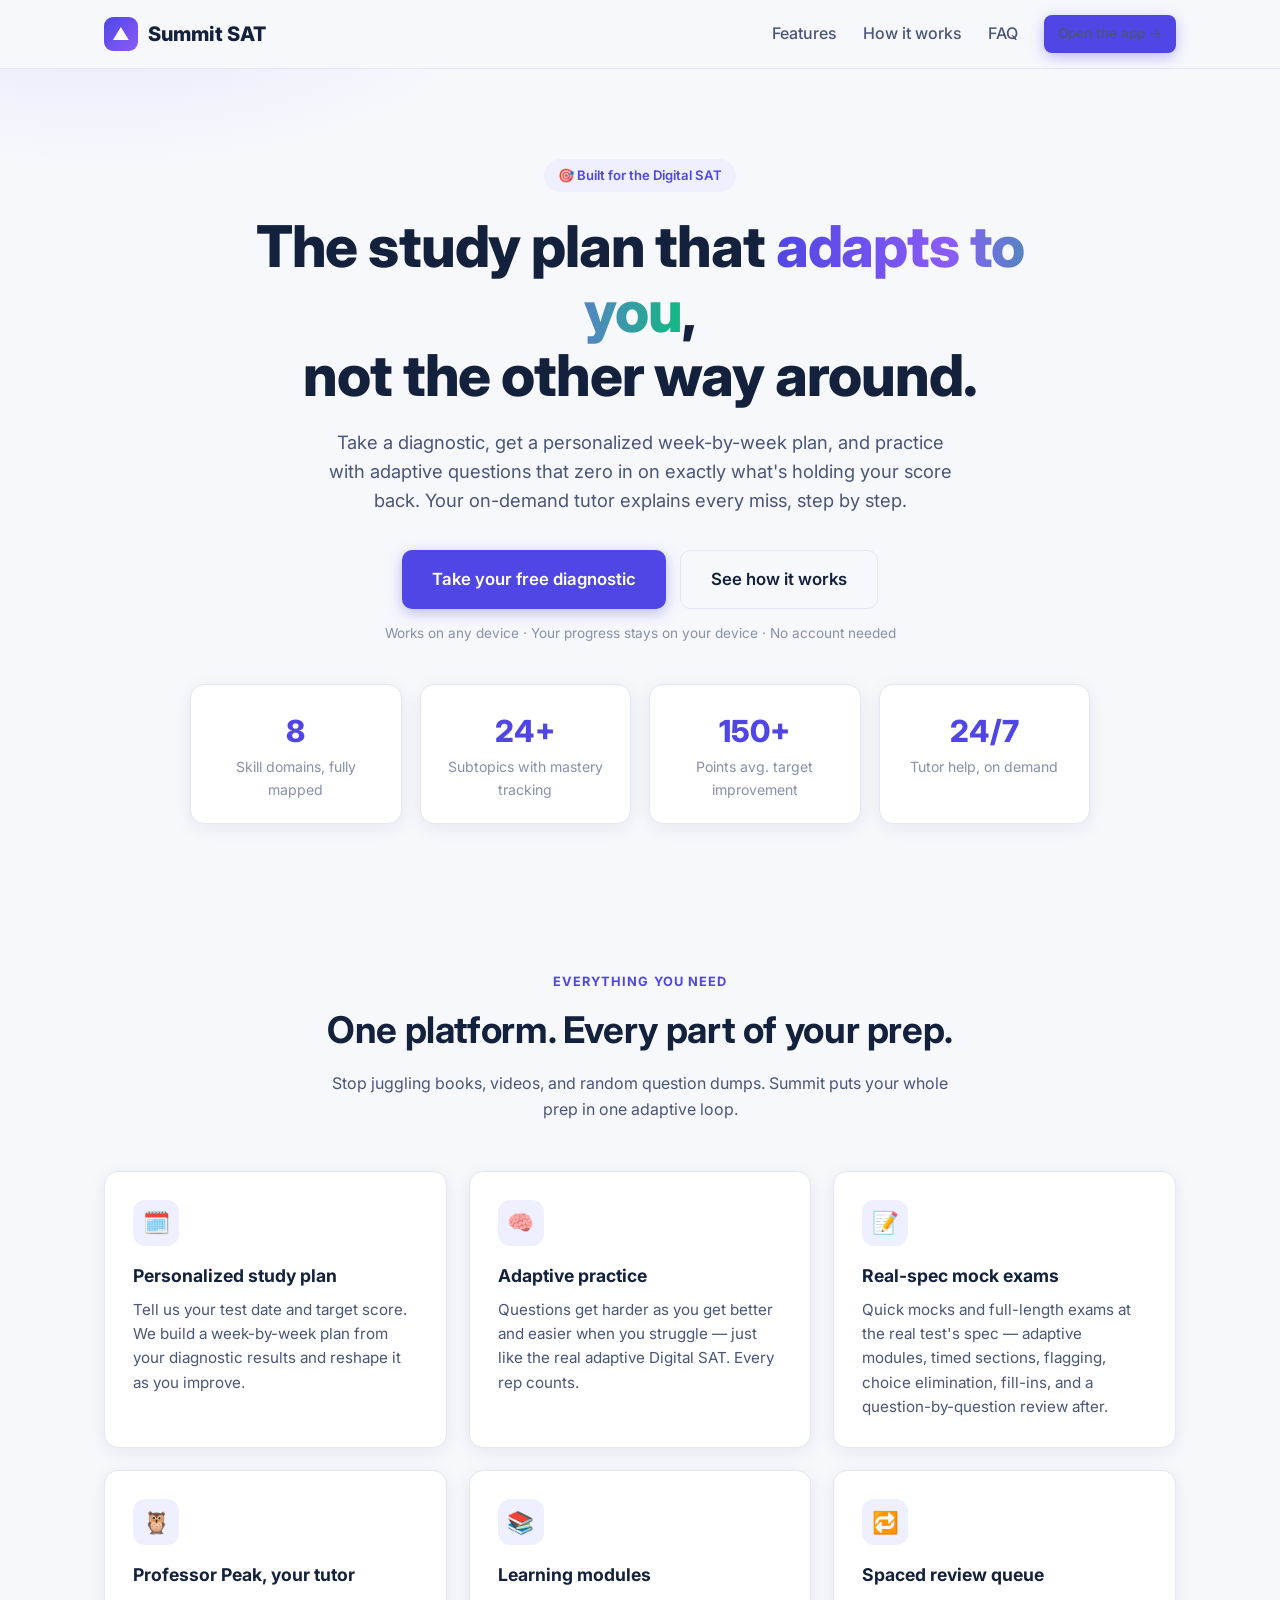
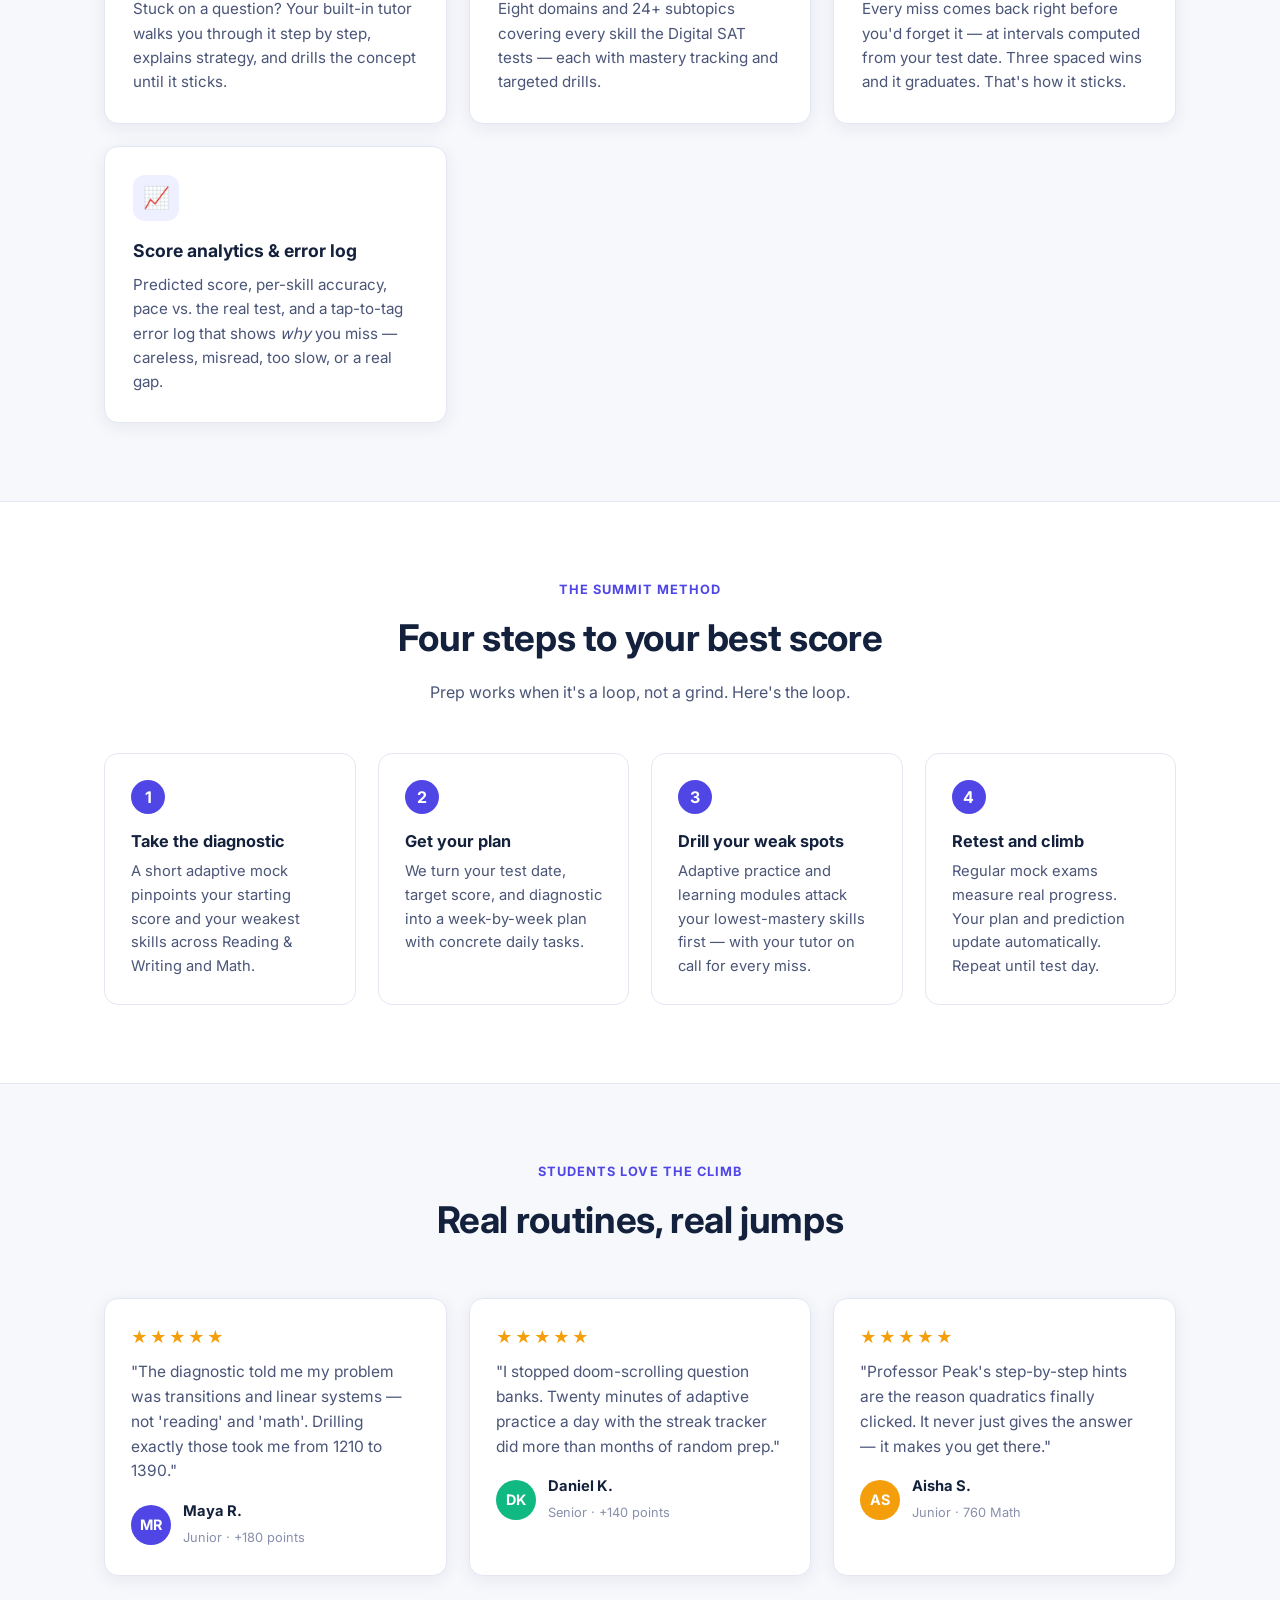
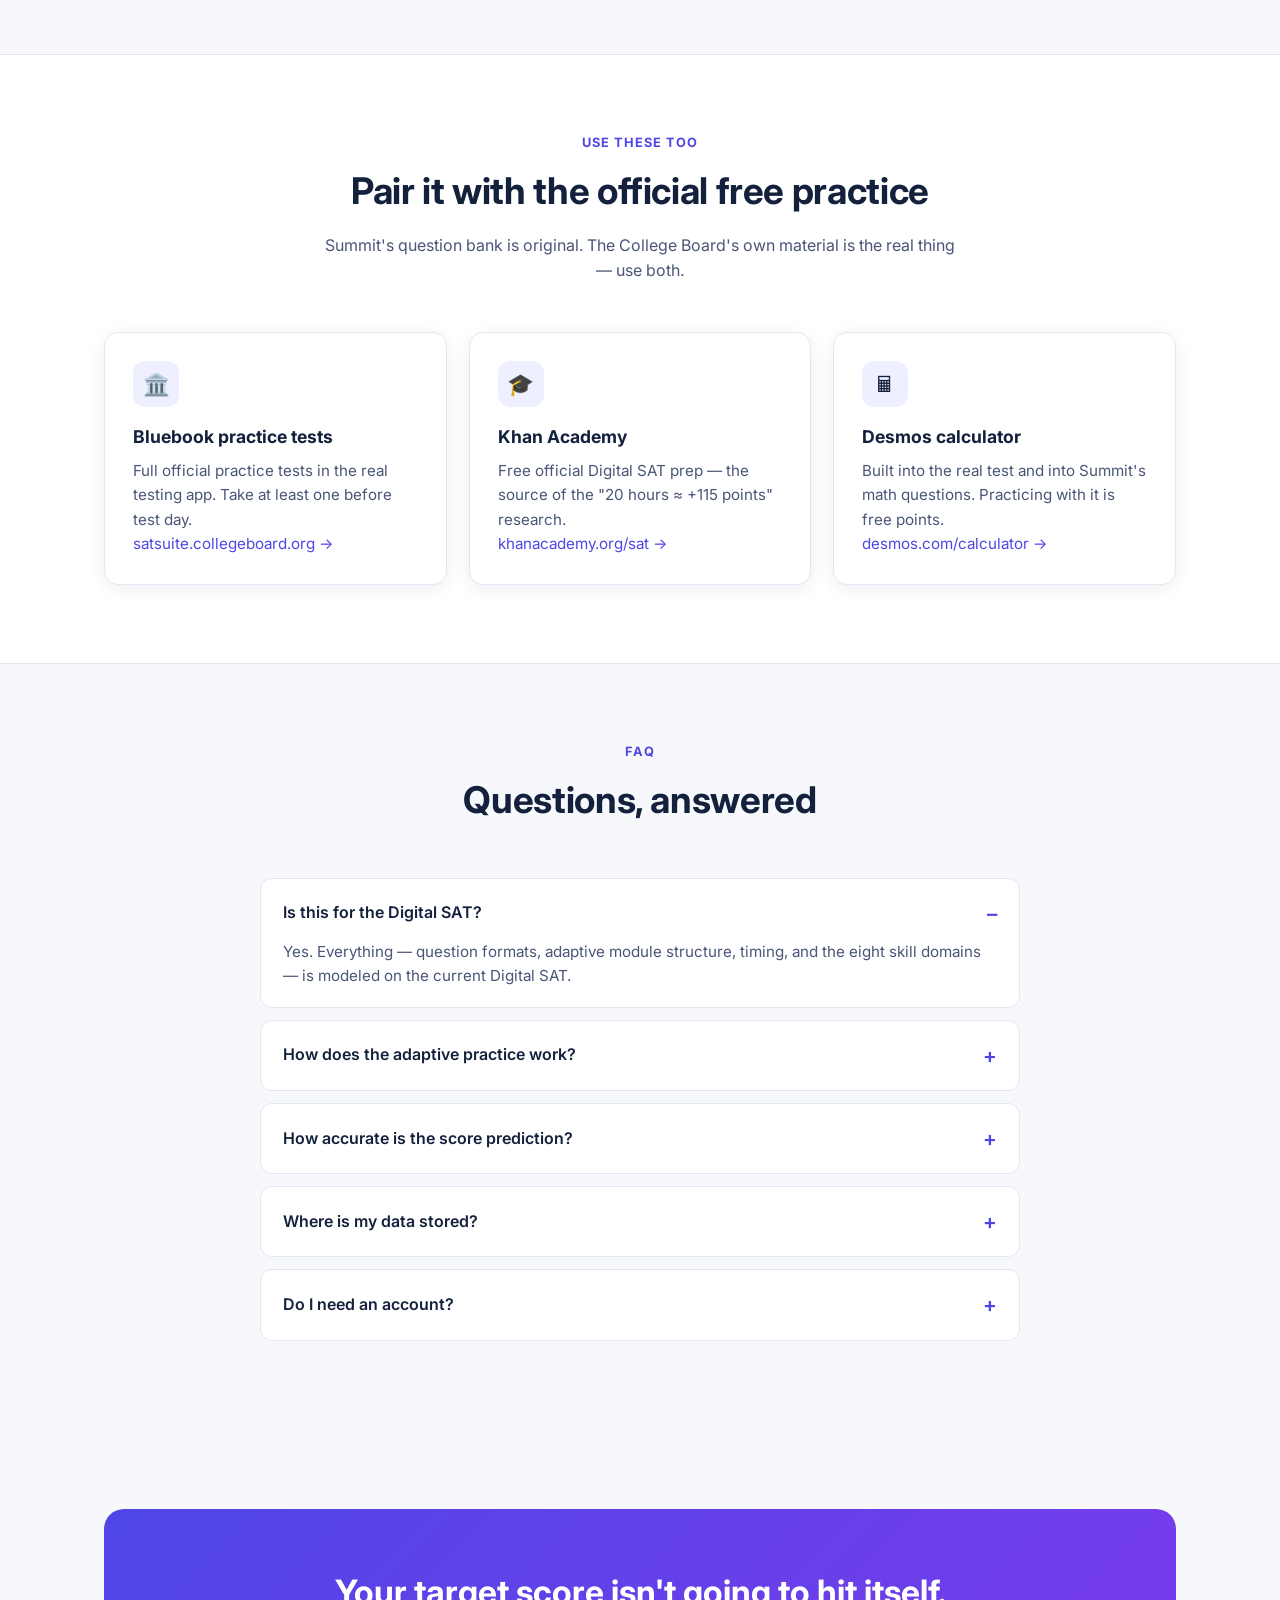
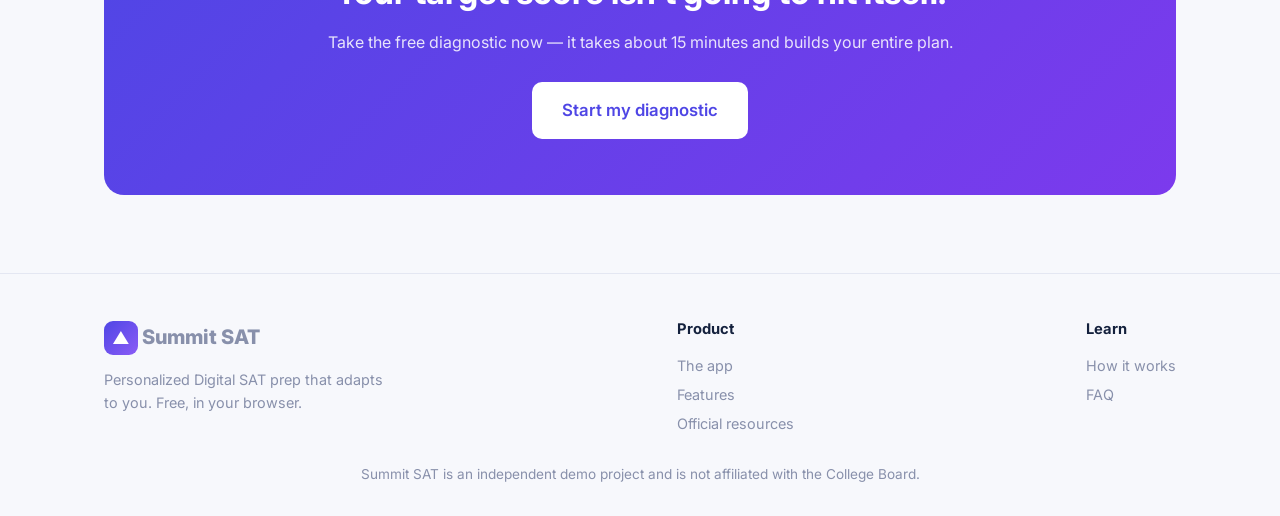
==== commit 6b33a9ad: "Remove pricing page; it was marketing fiction over an ungated app The app never had tiers, accounts," ====
--- a/index.html
+++ b/index.html
@@ -19,9 +19,8 @@
     <nav class="nav-links">
       <a href="#features">Features</a>
       <a href="#how">How it works</a>
-      <a href="plans.html">Pricing</a>
       <a href="#faq">FAQ</a>
-      <a class="btn btn-primary btn-sm" href="app.html">Start free →</a>
+      <a class="btn btn-primary btn-sm" href="app.html">Open the app →</a>
     </nav>
   </div>
 </header>
@@ -40,7 +39,7 @@
       <a class="btn btn-primary btn-lg" href="app.html">Take your free diagnostic</a>
       <a class="btn btn-ghost btn-lg" href="#how">See how it works</a>
     </div>
-    <p class="hero-note">No credit card required · Works on any device · Your data stays on your device</p>
+    <p class="hero-note">Works on any device · Your progress stays on your device · No account needed</p>
 
     <div class="stats-band">
       <div class="stat-card"><div class="num">8</div><div class="lbl">Skill domains, fully mapped</div></div>
@@ -164,16 +163,33 @@
   </div>
 </section>
 
-<!-- ============ PRICING PREVIEW ============ -->
-<section class="section alt" id="pricing">
-  <div class="container">
-    <div class="section-head">
-      <div class="eyebrow">Pricing</div>
-      <h2>Start free. Upgrade when you're ready.</h2>
-      <p>Everything on this demo runs free in your browser. See the full plan comparison on the <a href="plans.html">pricing page</a>.</p>
-    </div>
-    <div class="center">
-      <a class="btn btn-primary btn-lg" href="plans.html">Compare plans →</a>
+<!-- ============ OFFICIAL RESOURCES ============ -->
+<section class="section alt" id="official">
+  <div class="container">
+    <div class="section-head">
+      <div class="eyebrow">Use these too</div>
+      <h2>Pair it with the official free practice</h2>
+      <p>Summit's question bank is original. The College Board's own material is the real thing — use both.</p>
+    </div>
+    <div class="grid-3">
+      <div class="feature-card">
+        <div class="icon">🏛️</div>
+        <h3>Bluebook practice tests</h3>
+        <p>Full official practice tests in the real testing app. Take at least one before test day.</p>
+        <p><a href="https://satsuite.collegeboard.org/practice" target="_blank" rel="noopener">satsuite.collegeboard.org →</a></p>
+      </div>
+      <div class="feature-card">
+        <div class="icon">🎓</div>
+        <h3>Khan Academy</h3>
+        <p>Free official Digital SAT prep — the source of the "20 hours ≈ +115 points" research.</p>
+        <p><a href="https://www.khanacademy.org/sat" target="_blank" rel="noopener">khanacademy.org/sat →</a></p>
+      </div>
+      <div class="feature-card">
+        <div class="icon">🖩</div>
+        <h3>Desmos calculator</h3>
+        <p>Built into the real test and into Summit's math questions. Practicing with it is free points.</p>
+        <p><a href="https://www.desmos.com/calculator" target="_blank" rel="noopener">desmos.com/calculator →</a></p>
+      </div>
     </div>
   </div>
 </section>
@@ -231,8 +247,8 @@
       <div>
         <h4>Product</h4>
         <a href="app.html">The app</a>
-        <a href="plans.html">Pricing</a>
         <a href="index.html#features">Features</a>
+        <a href="index.html#official">Official resources</a>
       </div>
       <div>
         <h4>Learn</h4>
